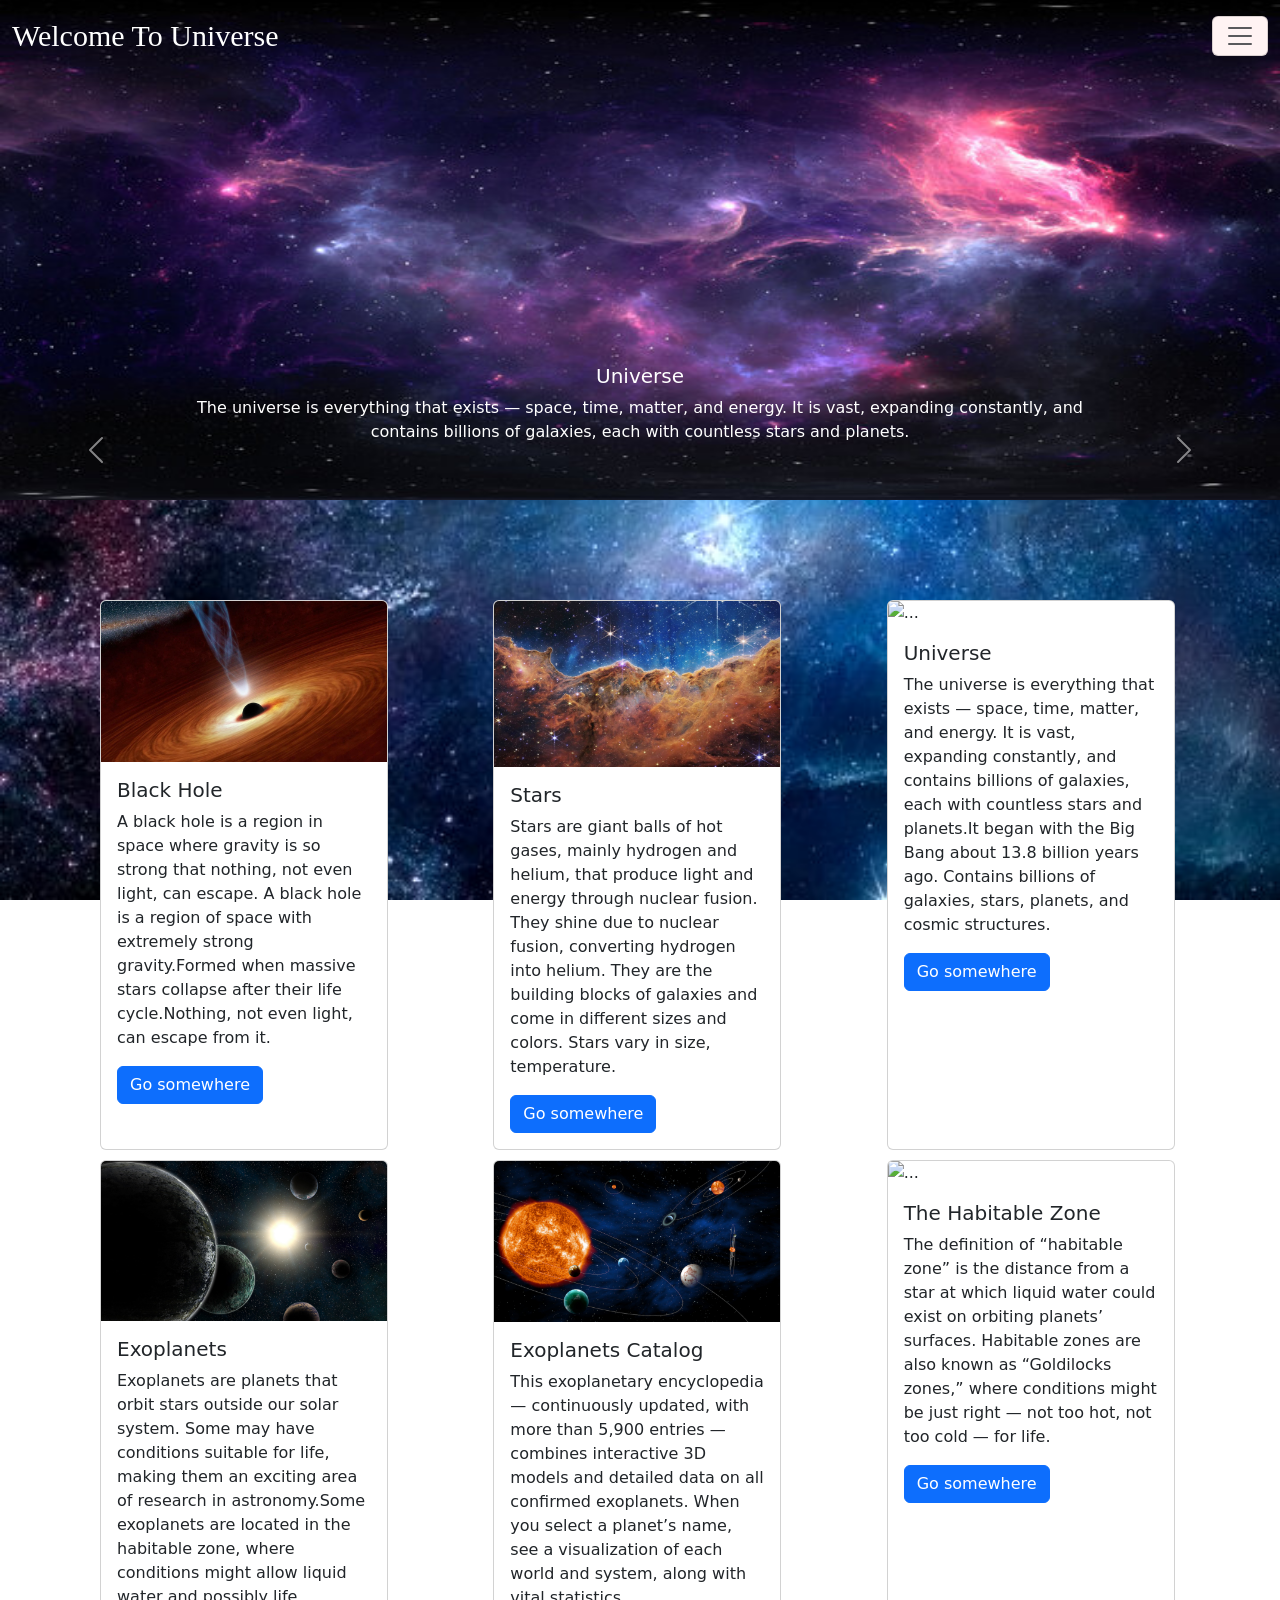
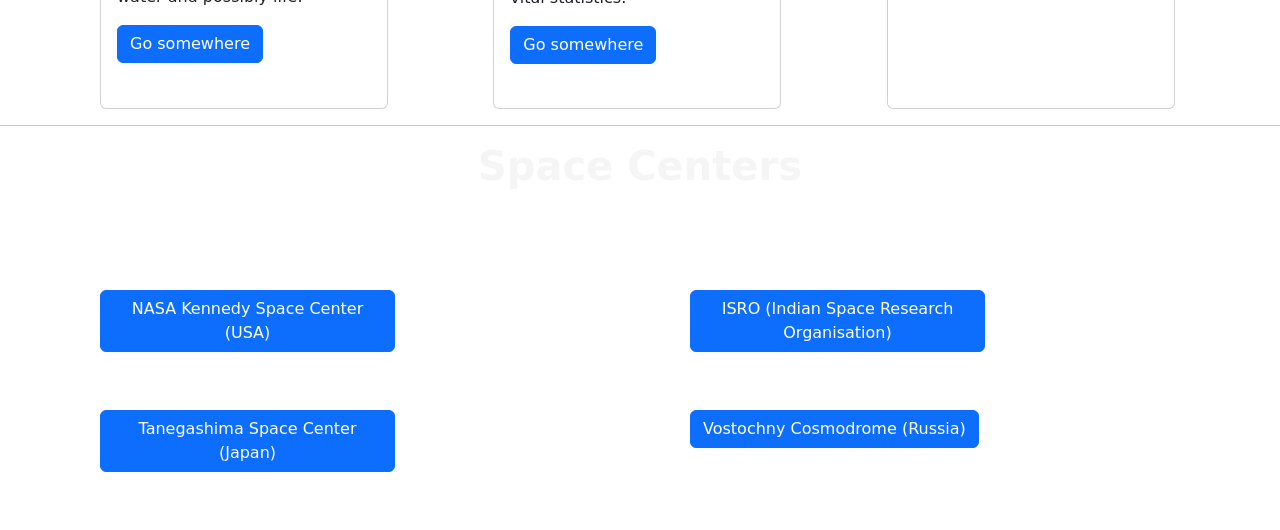
==== index.html @ 7e72e6c6 "New Universer image" ====
<!DOCTYPE html>
<html lang="en">
<head>
    <meta charset="UTF-8">
    <title>Space Center</title>
    <link href="https://cdn.jsdelivr.net/npm/bootstrap@5.3.7/dist/css/bootstrap.min.css" rel="stylesheet" integrity="sha384-LN+7fdVzj6u52u30Kp6M/trliBMCMKTyK833zpbD+pXdCLuTusPj697FH4R/5mcr" crossorigin="anonymous">
    <link rel="shortcut icon" href="favicon_io (5)/android-chrome-192x192.png" type="image/x-icon">
     <style>
      body{
        margin: 0;
        padding: 0;
        height: 100vh;
        background-image: url(bgGalaxy.jpg);
        background-size: cover;
        background-attachment: fixed;

      }
      .navbar-brand{
        color: rgb(255, 255, 255);
        font-size: 30px;
        font-family:Cambria, Cochin, Georgia, Times, 'Times New Roman', serif;

      }
      .box{
        
        display: grid;
        grid-template-columns: 1fr 1fr 1fr;
        grid-template-rows: 1fr 1fr;
        grid-row-gap: 10px;
        margin-left: 100px;
        margin-top: 100px;
        

      }

      #space{
     
        display: grid;
        grid-template-columns: 1fr 1fr 1fr 1fr;
        grid-template-rows: 1fr 1fr;
        margin-left: 100px;
        margin-top: 100px;
      }

      @media screen and (max-width: 1188px){
        .box{
            margin-left: 50px;
          }
        
      }
     
     </style>
</head>
<body>
    <nav class="navbar bg-body-dark fixed-top">
  <div class="container-fluid">
    <a class="navbar-brand" href="#">Welcome To Universe</a>
    <button style="background-color: rgb(255, 243, 243); " class="navbar-toggler" type="button" data-bs-toggle="offcanvas" data-bs-target="#offcanvasNavbar" aria-controls="offcanvasNavbar" aria-label="Toggle navigation">
      <span class="navbar-toggler-icon"></span>
    </button>
    <div class="offcanvas offcanvas-end" tabindex="-1" id="offcanvasNavbar" aria-labelledby="offcanvasNavbarLabel">
      <div class="offcanvas-header">
        <h5 class="offcanvas-title" id="offcanvasNavbarLabel">Space Station</h5>
        <button type="button" class="btn-close" data-bs-dismiss="offcanvas" aria-label="Close"></button>
      </div>
      <div class="offcanvas-body">
        <ul class="navbar-nav justify-content-end flex-grow-1 pe-3">
          <li class="nav-item">
            <a class="nav-link active" aria-current="page" href="boot2.html">Home</a>
          </li>
          <li class="nav-item">
            <a class="nav-link" href="https://science.nasa.gov/universe/galaxies/">Link</a>
          </li>
          <li class="nav-item dropdown">
            <a class="nav-link dropdown-toggle" href="#" role="button" data-bs-toggle="dropdown" aria-expanded="false">
              Space Set
            </a>
            <ul class="dropdown-menu">
              <li><a class="dropdown-item" href="https://science.nasa.gov/universe/">Universe</a></li>
              <li><a class="dropdown-item" href="https://science.nasa.gov/universe/black-holes/">Black Hole</a></li>
              <li><a class="dropdown-item" href="https://science.nasa.gov/universe/stars/">Stars</a></li>
              <li><a class="dropdown-item" href="https://science.nasa.gov/exoplanets/">Exoplanets</a></li>
              <li>
                <hr class="dropdown-divider">
              </li>
              <li><a class="dropdown-item" href="#">Something else here</a></li>
            </ul>
          </li>
        </ul>
        <form class="d-flex mt-3" role="search">
          <input class="form-control me-2" type="search" placeholder="Search" aria-label="Search"/>
          <button class="btn btn-outline-success" type="submit">Search</button>
        </form>
      </div>
    </div>
  </div>
</nav>
  <button class="carousel-control-prev" type="button" data-bs-target="#carouselExampleCaptions" data-bs-slide="prev">
    <span class="carousel-control-prev-icon" aria-hidden="true"></span>
    <span class="visually-hidden">Previous</span>
  </button>
  <button class="carousel-control-next" type="button" data-bs-target="#carouselExampleCaptions" data-bs-slide="next">
    <span class="carousel-control-next-icon" aria-hidden="true"></span>
    <span class="visually-hidden">Next</span>
  </button>
</div>

<!-- Cursor -->
<div id="carouselExampleCaptions" class="carousel slide">
  <div class="carousel-indicators">
    <button type="button" data-bs-target="#carouselExampleCaptions" data-bs-slide-to="0" class="active" aria-current="true" aria-label="Slide 1"></button>
    <button type="button" data-bs-target="#carouselExampleCaptions" data-bs-slide-to="1" aria-label="Slide 2"></button>
    <button type="button" data-bs-target="#carouselExampleCaptions" data-bs-slide-to="2" aria-label="Slide 3"></button>
    <button type="button" data-bs-target="#carouselExampleCaptions" data-bs-slide-to="3" aria-label="Slide 4"></button>
  </div>
  <div class="carousel-inner">
    <div class="carousel-item active">
      <img src="uni2.jpg" class="d-block w-100" style="height: 500px;" alt="...">
      <div class="carousel-caption d-none d-md-block">
        <h5>Universe</h5>
        <p>The universe is everything that exists — space, time, matter, and energy. It is vast, expanding constantly, and contains billions of galaxies, each with countless stars and planets.</p>
      </div>
    </div>
    <div class="carousel-item">
      <img src="black hole.jpg" class="d-block w-100" style="height: 500px;" alt="...">
      <div class="carousel-caption d-none d-md-block">
        <h5>Black Hole</h5>
        <p>A black hole is a region in space where gravity is so strong that nothing, not even light, can escape. </p>
      </div>
    </div>
    <div class="carousel-item">
      <img src="exoplanets.jpg" class="d-block w-100" style="height: 500px;" alt="...">
      <div class="carousel-caption d-none d-md-block">
        <h5>Exoplanets</h5>
        <p>Exoplanets are planets that orbit stars outside our solar system. Some may have conditions suitable for life, making them an exciting area of research in astronomy.</p>
      </div>
    </div>
    <div class="carousel-item">
      <img src="stars.jpeg" class="d-block w-100" style="height: 500px;" alt="...">
      <div class="carousel-caption d-none d-md-block">
        <h5>Stars</h5>
        <p>Stars are giant balls of hot gases, mainly hydrogen and helium, that produce light and energy through nuclear fusion. They are the building blocks of galaxies and come in different sizes and colors.</p>
      </div>
    </div>
  </div>

<!-- Cards -->

<div class="box">
<!-- cards -->
 <div class="card" style="width: 18rem;">
  <img src="black hole.jpg" class="card-img-top" alt="...">
  <div class="card-body">
    <h5 class="card-title">Black Hole</h5>
    <p class="card-text">A black hole is a region in space where gravity is so strong that nothing, not even light, can escape. A black hole is a region of space with extremely strong gravity.Formed when massive stars collapse after their life cycle.Nothing, not even light, can escape from it. <br> </p>
    <a href="https://science.nasa.gov/universe/black-holes/" class="btn btn-primary">Go somewhere</a>
  </div>
</div>
<!-- cards -->
 <div class="card" style="width: 18rem;">
  <img src="stars.jpeg" class="card-img-top" alt="...">
  <div class="card-body">
    <h5 class="card-title">Stars</h5>
    <p class="card-text">Stars are giant balls of hot gases, mainly hydrogen and helium, that produce light and energy through nuclear fusion. They shine due to nuclear fusion, converting hydrogen into helium. They are the building blocks of galaxies and come in different sizes and colors. Stars vary in size, temperature.</p>
    <a href="https://science.nasa.gov/universe/stars/" class="btn btn-primary">Go somewhere</a>
  </div>
</div>

<!-- cards -->
 <div class="card" style="width: 18rem;">
  <img src="uni.jpeg" class="card-img-top" alt="...">
  <div class="card-body">
    <h5 class="card-title">Universe</h5>
    <p class="card-text">The universe is everything that exists — space, time, matter, and energy. It is vast, expanding constantly, and contains billions of galaxies, each with countless stars and planets.It began with the Big Bang about 13.8 billion years ago.

Contains billions of galaxies, stars, planets, and cosmic structures.</p>
    <a href="https://science.nasa.gov/universe/" class="btn btn-primary">Go somewhere</a>
  </div>
</div>

<!-- cards -->
 <div class="card" style="width: 18rem;">
  <img src="exoplanets.jpg" class="card-img-top" alt="...">
  <div class="card-body">
    <h5 class="card-title">Exoplanets</h5>
    <p class="card-text">Exoplanets are planets that orbit stars outside our solar system. Some may have conditions suitable for life, making them an exciting area of research in astronomy.Some exoplanets are located in the habitable zone, where conditions might allow liquid water and possibly life.</p>
    <a href="https://science.nasa.gov/exoplanets/" class="btn btn-primary">Go somewhere</a>
  </div>
</div>

<!-- cards -->
 <div class="card" style="width: 18rem;">
  <img src="e2.jpg" class="card-img-top" alt="...">
  <div class="card-body">
    <h5 class="card-title">Exoplanets Catalog</h5>
    <p class="card-text">This exoplanetary encyclopedia — continuously updated, with more than 5,900 entries — combines interactive 3D models and detailed data on all confirmed exoplanets. When you select a planet’s name, see a visualization of each world and system, along with vital statistics. </p>
    <a href="https://science.nasa.gov/exoplanets/exoplanet-catalog/" class="btn btn-primary">Go somewhere</a>
  </div>
</div>


<!-- cards -->
 <div class="card" style="width: 18rem;">
  <img src="habitable.jpg" class="card-img-top" alt="...">
  <div class="card-body">
    <h5 class="card-title">The Habitable Zone</h5>
    <p class="card-text">The definition of “habitable zone” is the distance from a star at which liquid water could exist on orbiting planets’ surfaces. Habitable zones are also known as “Goldilocks zones,” where conditions might be just right — not too hot, not too cold — for life.  </p>
    <a href="https://science.nasa.gov/exoplanets/habitable-zone/" class="btn btn-primary">Go somewhere</a>
  </div>
</div>

</div>

<hr>
<!-- rough -->






<!-- rough -->
<h1 style="color: whitesmoke; text-align: center; font-weight: bolder;">Space Centers</h1>

<div id="space">
<!-- note  -->
<p>
  <button class="btn btn-primary" type="button" data-bs-toggle="collapse" data-bs-target="#collapseWidthExample1" aria-expanded="false" aria-controls="collapseWidthExample1">
    NASA Kennedy Space Center (USA)
  </button>
</p>
<div style="min-height: 120px;">
  <div class="collapse collapse-horizontal" id="collapseWidthExample1">
    <div class="card card-body" style="width: 300px;">
      Located in Florida.
Main launch site for Apollo missions and Space Shuttle.
Currently used for Artemis program (Moon missions).
      </div>
  </div>
</div>
<!-- note  -->
<p>
  <button class="btn btn-primary" type="button" data-bs-toggle="collapse" data-bs-target="#collapseWidthExample2" aria-expanded="false" aria-controls="collapseWidthExample2">
    ISRO (Indian Space Research Organisation)
  </button>
</p>
<div style="min-height: 120px;">
  <div class="collapse collapse-horizontal" id="collapseWidthExample2">
    <div class="card card-body" style="width: 300px;">
      ISRO (Indian Space Research Organisation) is India’s national space agency, founded in 1969 by Dr. Vikram Sarabhai.
Headquartered at Bengaluru, Karnataka.Works on space research, rocket launches, satellites, planetary missions, and applications in communication, weather, and navigation.
       </div>
  </div>
</div>
<!-- note  -->
<p>
  <button class="btn btn-primary" type="button" data-bs-toggle="collapse" data-bs-target="#collapseWidthExample3" aria-expanded="false" aria-controls="collapseWidthExample3">
    Tanegashima Space Center (Japan)
  </button>
</p>
<div style="min-height: 120px;">
  <div class="collapse collapse-horizontal" id="collapseWidthExample3">
    <div class="card card-body" style="width: 300px;">
      Tanegashima Space Center is Japan’s main spaceport, handling rocket launches, satellite missions, and supporting international space projects. Plays a key role in launching satellites for Japan and other countries.
     </div>
  </div>
</div>
<!-- note  -->
<p>
  <button class="btn btn-primary" type="button" data-bs-toggle="collapse" data-bs-target="#collapseWidthExample4" aria-expanded="false" aria-controls="collapseWidthExample4">
    Vostochny Cosmodrome (Russia)
  </button>
</p>
<div  id="p4" style="min-height: 120px;">
  <div class="collapse collapse-horizontal" id="collapseWidthExample4">
    <div class="card card-body" style="width: 300px;">
      The Vostochny Cosmodrome is Russia’s newest spaceport, built to replace reliance on Baikonur, and is set to become a hub for satellite launches and future crewed missions. Designed to eventually host satellite launches, planetary missions, and human spaceflights.
     </div>
  </div>
</div>

</div>


<script src="https://cdn.jsdelivr.net/npm/bootstrap@5.3.7/dist/js/bootstrap.bundle.min.js" integrity="sha384-ndDqU0Gzau9qJ1lfW4pNLlhNTkCfHzAVBReH9diLvGRem5+R9g2FzA8ZGN954O5Q" crossorigin="anonymous"></script>
</body>
  
</html>
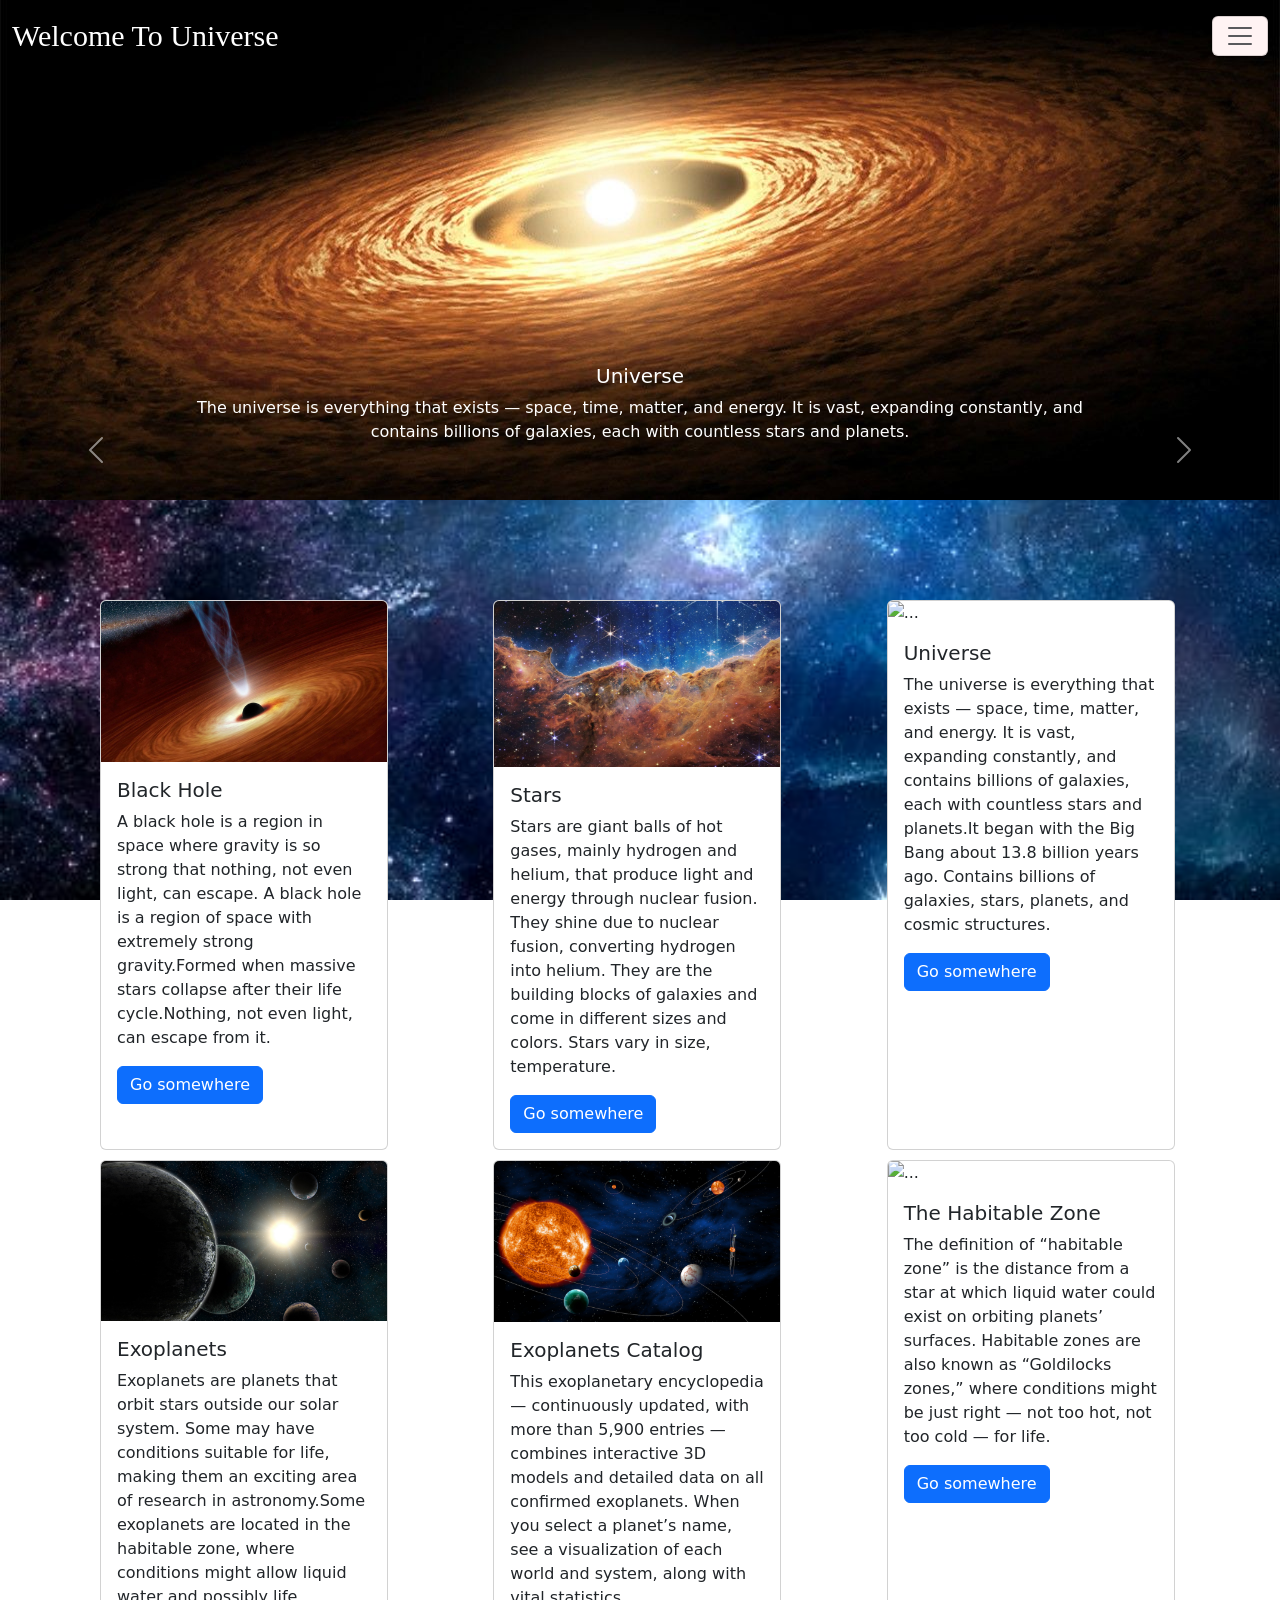
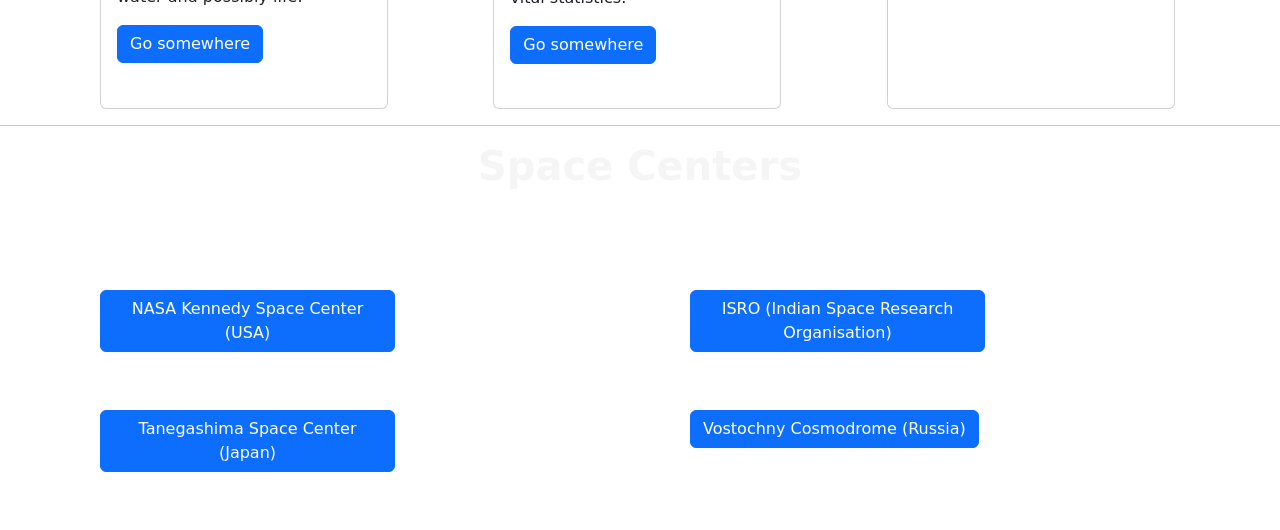
==== commit 44a96689: "add image" ====
--- a/index.html
+++ b/index.html
@@ -115,7 +115,7 @@
   </div>
   <div class="carousel-inner">
     <div class="carousel-item active">
-      <img src="uni2.jpg" class="d-block w-100" style="height: 500px;" alt="...">
+      <img src="uni3.jpg" class="d-block w-100" style="height: 500px;" alt="...">
       <div class="carousel-caption d-none d-md-block">
         <h5>Universe</h5>
         <p>The universe is everything that exists — space, time, matter, and energy. It is vast, expanding constantly, and contains billions of galaxies, each with countless stars and planets.</p>
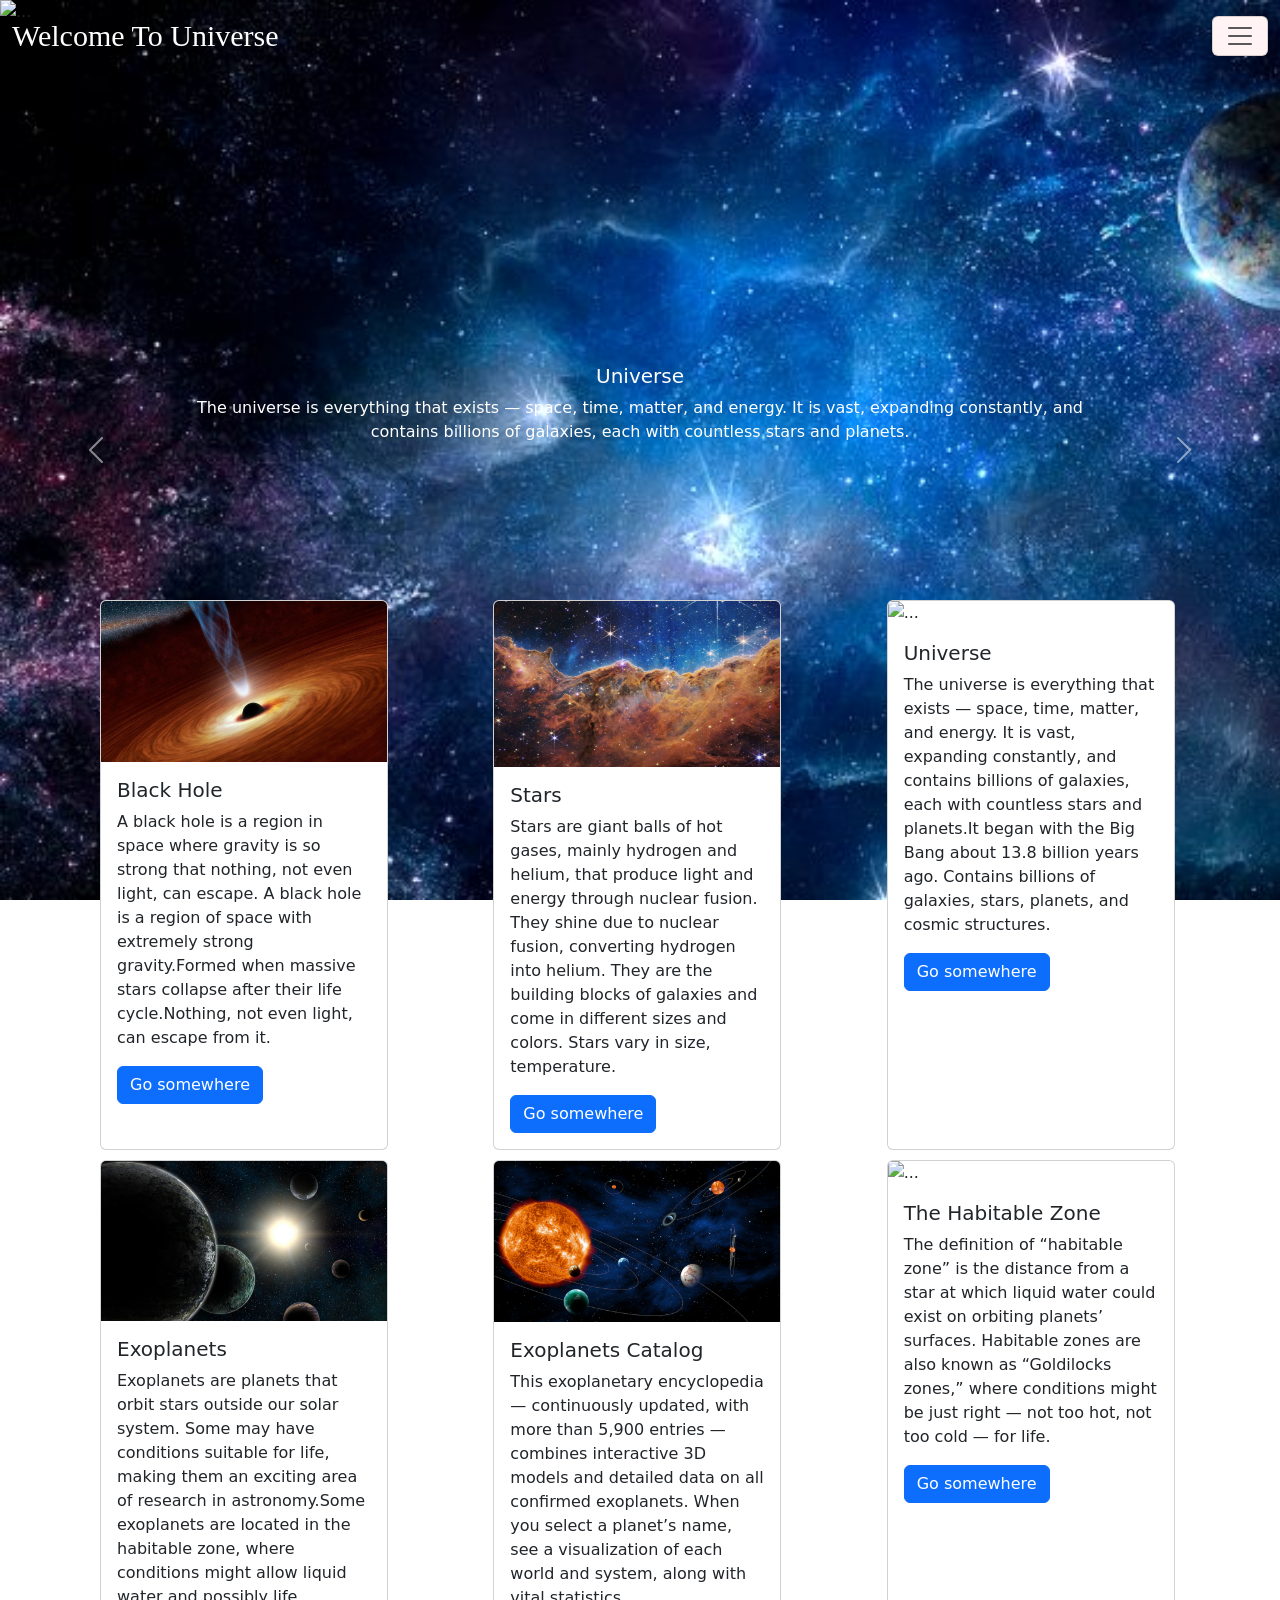
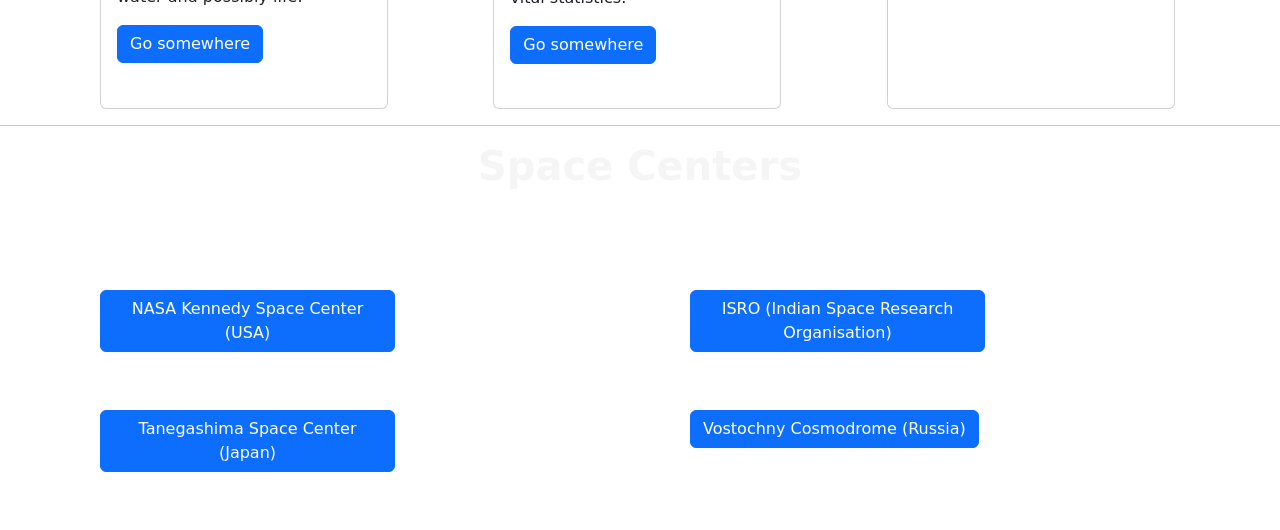
==== commit 4d72c777: "add image" ====
--- a/index.html
+++ b/index.html
@@ -115,7 +115,7 @@
   </div>
   <div class="carousel-inner">
     <div class="carousel-item active">
-      <img src="uni3.jpg" class="d-block w-100" style="height: 500px;" alt="...">
+      <img src="uni.jpeg" class="d-block w-100" style="height: 500px;" alt="...">
       <div class="carousel-caption d-none d-md-block">
         <h5>Universe</h5>
         <p>The universe is everything that exists — space, time, matter, and energy. It is vast, expanding constantly, and contains billions of galaxies, each with countless stars and planets.</p>
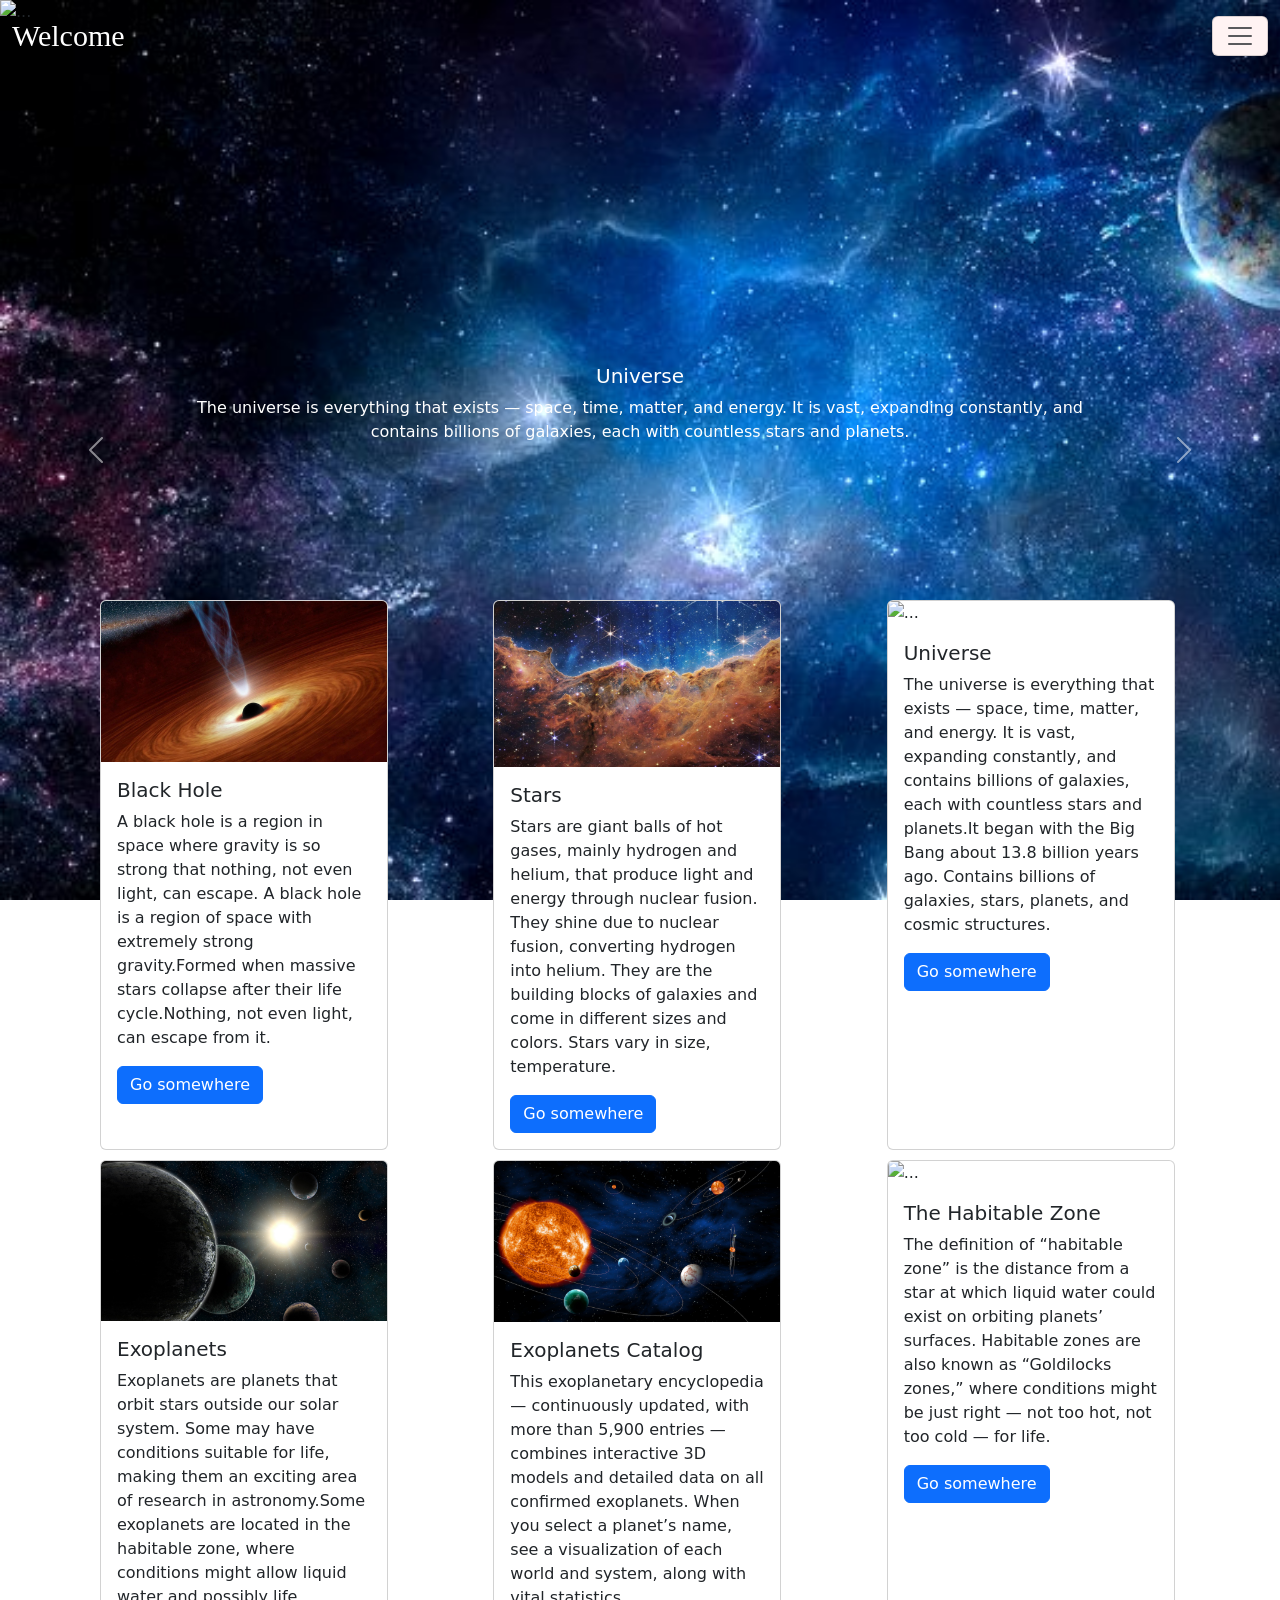
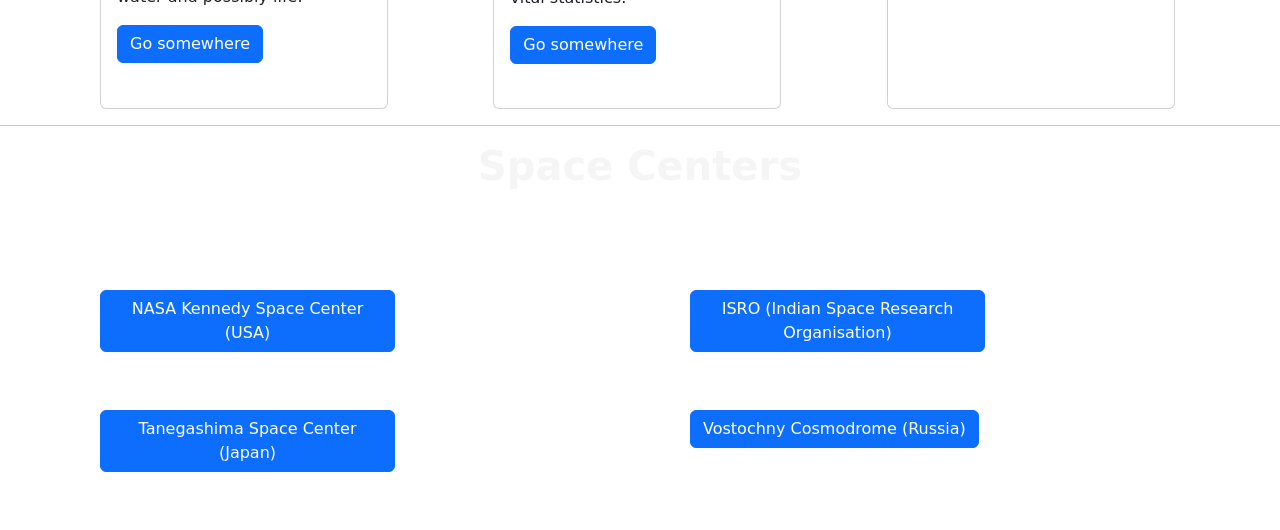
==== commit eb623691: "change title" ====
--- a/index.html
+++ b/index.html
@@ -2,7 +2,7 @@
 <html lang="en">
 <head>
     <meta charset="UTF-8">
-    <title>Space Center</title>
+    <title>Space </title>
     <link href="https://cdn.jsdelivr.net/npm/bootstrap@5.3.7/dist/css/bootstrap.min.css" rel="stylesheet" integrity="sha384-LN+7fdVzj6u52u30Kp6M/trliBMCMKTyK833zpbD+pXdCLuTusPj697FH4R/5mcr" crossorigin="anonymous">
     <link rel="shortcut icon" href="favicon_io (5)/android-chrome-192x192.png" type="image/x-icon">
      <style>
@@ -54,7 +54,7 @@
 <body>
     <nav class="navbar bg-body-dark fixed-top">
   <div class="container-fluid">
-    <a class="navbar-brand" href="#">Welcome To Universe</a>
+    <a class="navbar-brand" href="#">Welcome </a>
     <button style="background-color: rgb(255, 243, 243); " class="navbar-toggler" type="button" data-bs-toggle="offcanvas" data-bs-target="#offcanvasNavbar" aria-controls="offcanvasNavbar" aria-label="Toggle navigation">
       <span class="navbar-toggler-icon"></span>
     </button>
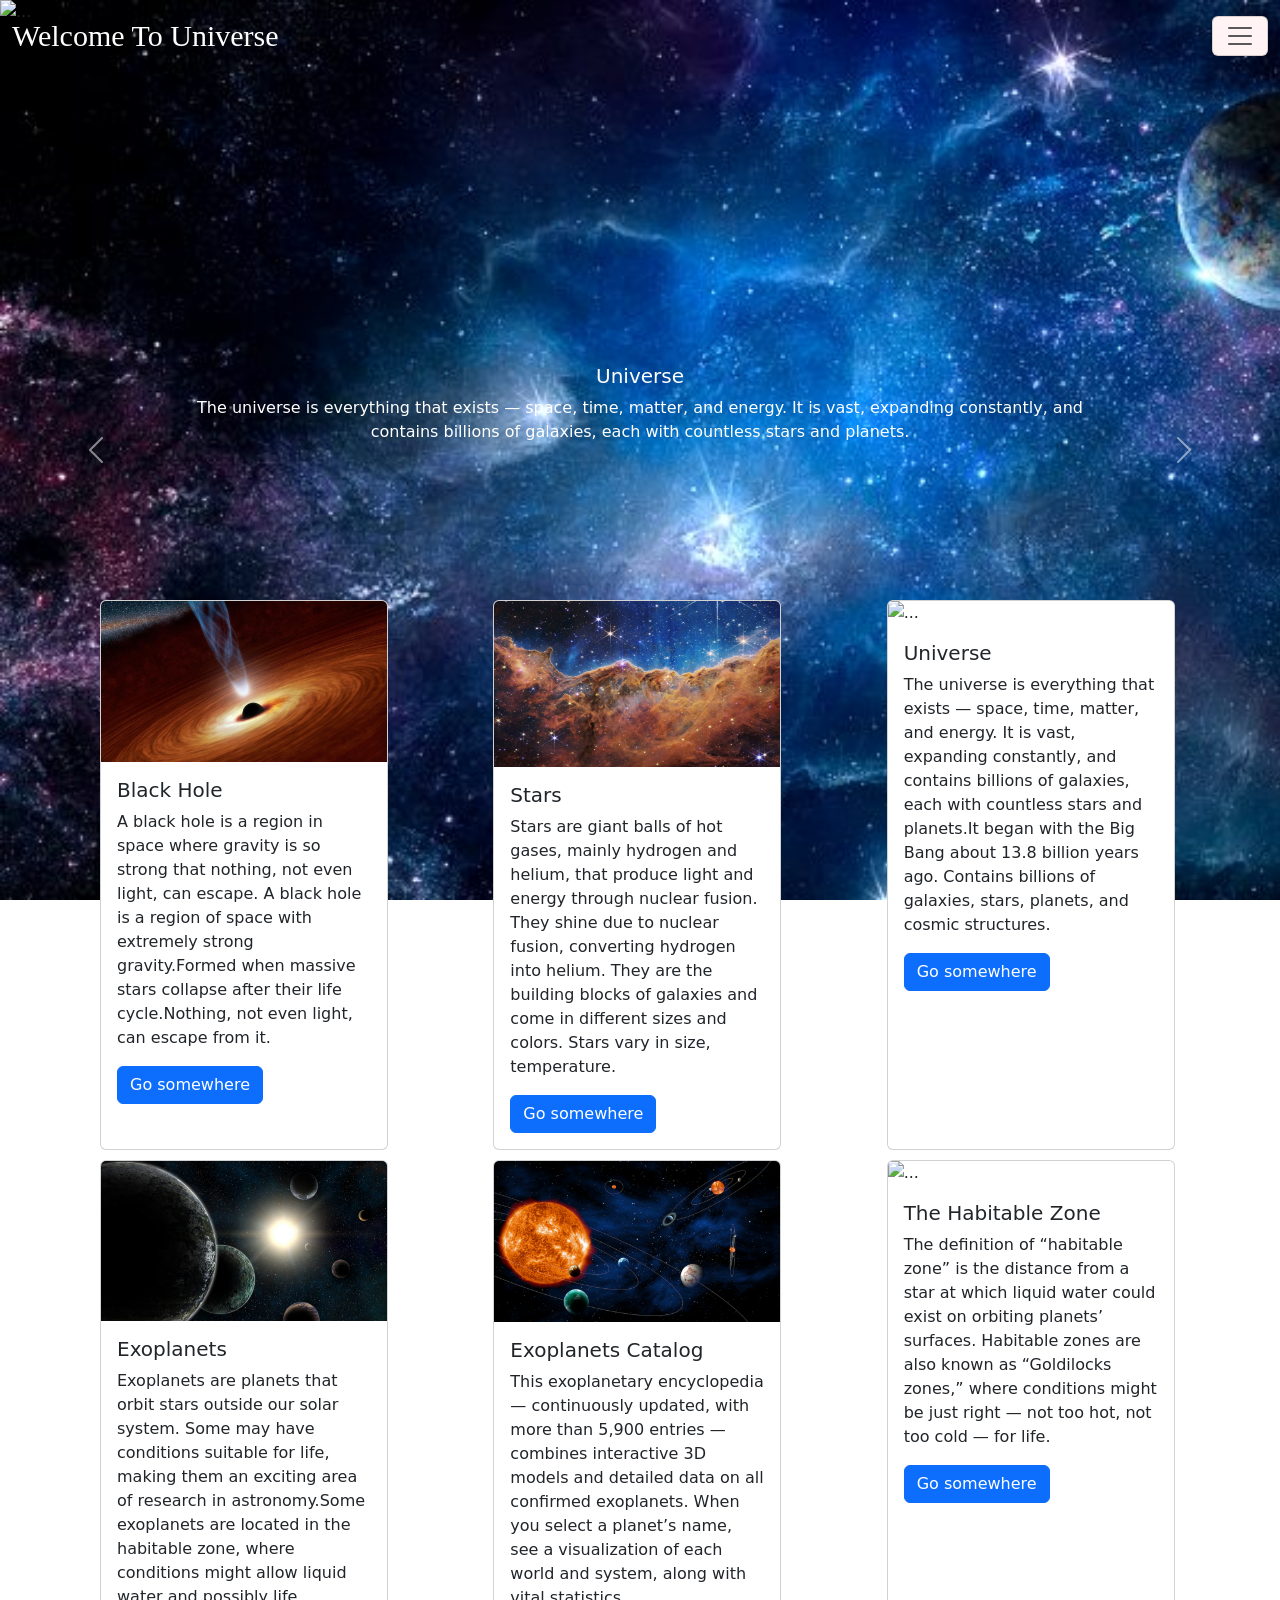
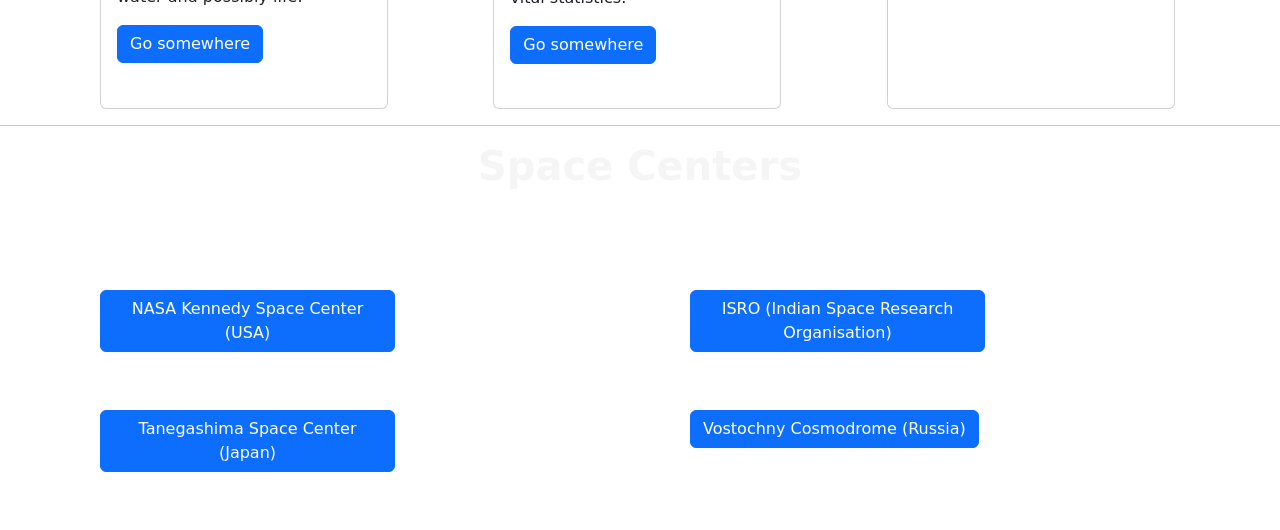
==== commit e4b909d0: "change title" ====
--- a/index.html
+++ b/index.html
@@ -2,7 +2,7 @@
 <html lang="en">
 <head>
     <meta charset="UTF-8">
-    <title>Space </title>
+    <title>Space Center</title>
     <link href="https://cdn.jsdelivr.net/npm/bootstrap@5.3.7/dist/css/bootstrap.min.css" rel="stylesheet" integrity="sha384-LN+7fdVzj6u52u30Kp6M/trliBMCMKTyK833zpbD+pXdCLuTusPj697FH4R/5mcr" crossorigin="anonymous">
     <link rel="shortcut icon" href="favicon_io (5)/android-chrome-192x192.png" type="image/x-icon">
      <style>
@@ -54,7 +54,7 @@
 <body>
     <nav class="navbar bg-body-dark fixed-top">
   <div class="container-fluid">
-    <a class="navbar-brand" href="#">Welcome </a>
+    <a class="navbar-brand" href="#">Welcome To Universe</a>
     <button style="background-color: rgb(255, 243, 243); " class="navbar-toggler" type="button" data-bs-toggle="offcanvas" data-bs-target="#offcanvasNavbar" aria-controls="offcanvasNavbar" aria-label="Toggle navigation">
       <span class="navbar-toggler-icon"></span>
     </button>
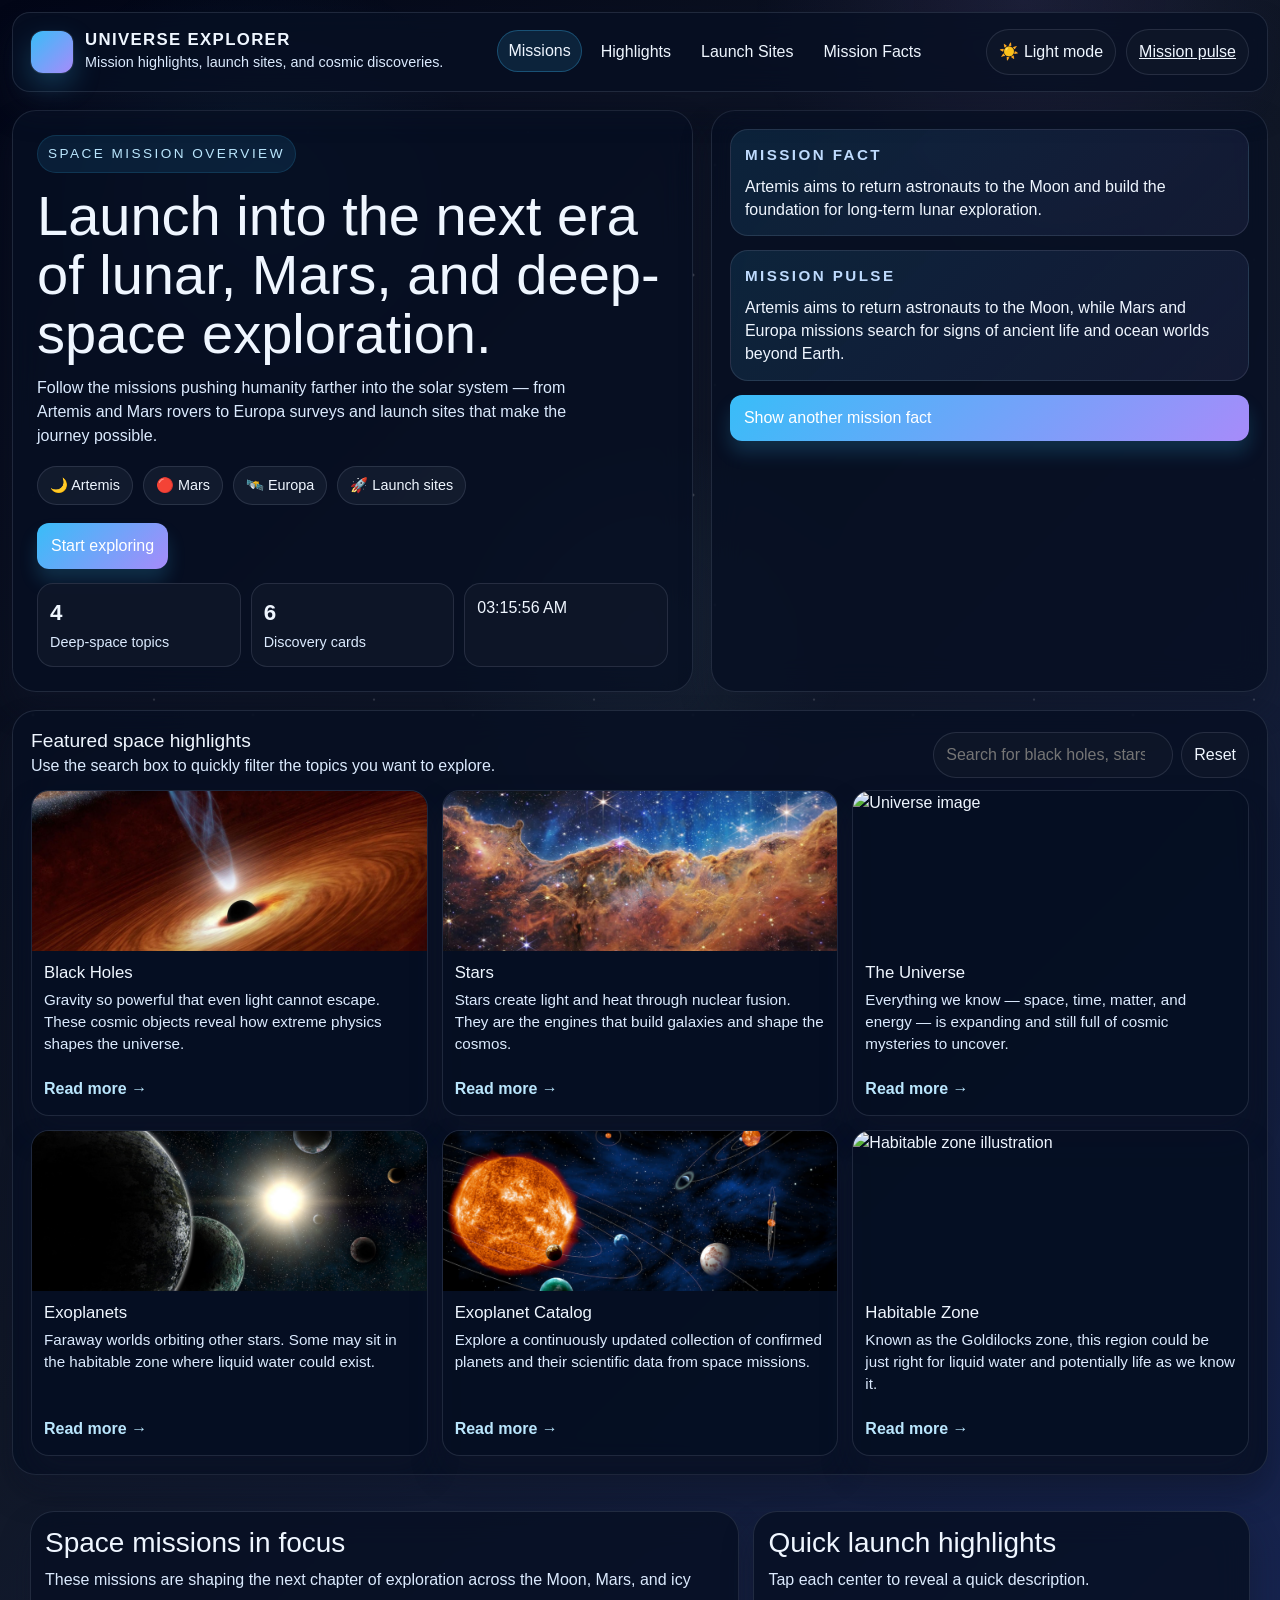
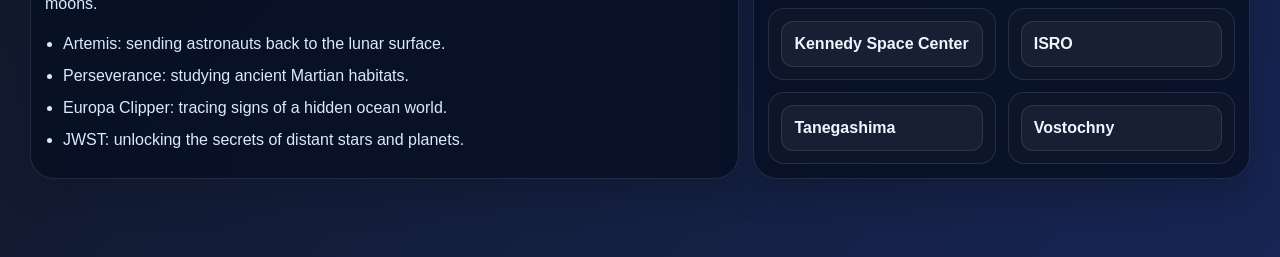
==== commit c766e116: "changes in design" ====
--- a/index.html
+++ b/index.html
@@ -1,288 +1,178 @@
 <!DOCTYPE html>
 <html lang="en">
 <head>
-    <meta charset="UTF-8">
-    <title>Space Center</title>
-    <link href="https://cdn.jsdelivr.net/npm/bootstrap@5.3.7/dist/css/bootstrap.min.css" rel="stylesheet" integrity="sha384-LN+7fdVzj6u52u30Kp6M/trliBMCMKTyK833zpbD+pXdCLuTusPj697FH4R/5mcr" crossorigin="anonymous">
-    <link rel="shortcut icon" href="favicon_io (5)/android-chrome-192x192.png" type="image/x-icon">
-     <style>
-      body{
-        margin: 0;
-        padding: 0;
-        height: 100vh;
-        background-image: url(bgGalaxy.jpg);
-        background-size: cover;
-        background-attachment: fixed;
-
-      }
-      .navbar-brand{
-        color: rgb(255, 255, 255);
-        font-size: 30px;
-        font-family:Cambria, Cochin, Georgia, Times, 'Times New Roman', serif;
-
-      }
-      .box{
-        
-        display: grid;
-        grid-template-columns: 1fr 1fr 1fr;
-        grid-template-rows: 1fr 1fr;
-        grid-row-gap: 10px;
-        margin-left: 100px;
-        margin-top: 100px;
-        
-
-      }
-
-      #space{
-     
-        display: grid;
-        grid-template-columns: 1fr 1fr 1fr 1fr;
-        grid-template-rows: 1fr 1fr;
-        margin-left: 100px;
-        margin-top: 100px;
-      }
-
-      @media screen and (max-width: 1188px){
-        .box{
-            margin-left: 50px;
-          }
-        
-      }
-     
-     </style>
+  <meta charset="UTF-8" />
+  <meta name="viewport" content="width=device-width, initial-scale=1.0" />
+  <title>Universe Explorer</title>
+  <meta name="description" content="An interactive universe showcase with featured space topics, live facts, and discovery cards." />
+  <link href="https://cdn.jsdelivr.net/npm/bootstrap@5.3.7/dist/css/bootstrap.min.css" rel="stylesheet" crossorigin="anonymous" />
+  <link rel="stylesheet" href="style.css" />
+  <link rel="shortcut icon" href="favicon_io (5)/android-chrome-192x192.png" type="image/x-icon" />
 </head>
 <body>
-    <nav class="navbar bg-body-dark fixed-top">
-  <div class="container-fluid">
-    <a class="navbar-brand" href="#">Welcome To Universe</a>
-    <button style="background-color: rgb(255, 243, 243); " class="navbar-toggler" type="button" data-bs-toggle="offcanvas" data-bs-target="#offcanvasNavbar" aria-controls="offcanvasNavbar" aria-label="Toggle navigation">
-      <span class="navbar-toggler-icon"></span>
-    </button>
-    <div class="offcanvas offcanvas-end" tabindex="-1" id="offcanvasNavbar" aria-labelledby="offcanvasNavbarLabel">
-      <div class="offcanvas-header">
-        <h5 class="offcanvas-title" id="offcanvasNavbarLabel">Space Station</h5>
-        <button type="button" class="btn-close" data-bs-dismiss="offcanvas" aria-label="Close"></button>
+  <main class="site-shell">
+    <header class="navbar-modern">
+      <div class="brand-wrap">
+        <div class="brand-mark" aria-hidden="true"></div>
+        <div class="brand-copy">
+          <h1>Universe Explorer</h1>
+          <p>Mission highlights, launch sites, and cosmic discoveries.</p>
+        </div>
       </div>
-      <div class="offcanvas-body">
-        <ul class="navbar-nav justify-content-end flex-grow-1 pe-3">
-          <li class="nav-item">
-            <a class="nav-link active" aria-current="page" href="boot2.html">Home</a>
-          </li>
-          <li class="nav-item">
-            <a class="nav-link" href="https://science.nasa.gov/universe/galaxies/">Link</a>
-          </li>
-          <li class="nav-item dropdown">
-            <a class="nav-link dropdown-toggle" href="#" role="button" data-bs-toggle="dropdown" aria-expanded="false">
-              Space Set
-            </a>
-            <ul class="dropdown-menu">
-              <li><a class="dropdown-item" href="https://science.nasa.gov/universe/">Universe</a></li>
-              <li><a class="dropdown-item" href="https://science.nasa.gov/universe/black-holes/">Black Hole</a></li>
-              <li><a class="dropdown-item" href="https://science.nasa.gov/universe/stars/">Stars</a></li>
-              <li><a class="dropdown-item" href="https://science.nasa.gov/exoplanets/">Exoplanets</a></li>
-              <li>
-                <hr class="dropdown-divider">
-              </li>
-              <li><a class="dropdown-item" href="#">Something else here</a></li>
-            </ul>
-          </li>
+      <nav class="nav-links" aria-label="Primary navigation">
+        <a class="nav-link active" href="#missions">Missions</a>
+        <a class="nav-link" href="#discover">Highlights</a>
+        <a class="nav-link" href="#launches">Launch Sites</a>
+        <a class="nav-link" href="#facts">Mission Facts</a>
+      </nav>
+      <div class="nav-actions">
+        <button id="themeToggle" class="theme-btn" type="button" aria-label="Toggle theme">🌙 Dark mode</button>
+        <a class="ghost-btn" href="#missions">Mission pulse</a>
+      </div>
+    </header>
+
+    <section class="hero-grid">
+      <article class="hero-card glass-card" id="missions">
+        <span class="kicker">Space mission overview</span>
+        <h2>Launch into the next era of lunar, Mars, and deep-space exploration.</h2>
+        <p>
+          Follow the missions pushing humanity farther into the solar system — from Artemis and Mars rovers to Europa surveys and launch sites that make the journey possible.
+        </p>
+        <div class="hero-pills">
+          <span class="pill">🌙 Artemis</span>
+          <span class="pill">🔴 Mars</span>
+          <span class="pill">🛰️ Europa</span>
+          <span class="pill">🚀 Launch sites</span>
+        </div>
+        <a class="glow-btn" href="#discover">Start exploring</a>
+        <div class="stat-grid">
+          <div class="stat-box"><strong>4</strong><span>Deep-space topics</span></div>
+          <div class="stat-box"><strong>6</strong><span>Discovery cards</span></div>
+          <div class="stat-box" id="timeLabel">--:--:--</div>
+        </div>
+      </article>
+
+      <aside class="info-card glass-card" id="facts">
+        <div class="fact-box">
+          <strong>Mission fact</strong>
+          <p id="factText">Loading a mission fact…</p>
+        </div>
+        <div class="fact-box">
+          <strong>Mission pulse</strong>
+          <p>Artemis aims to return astronauts to the Moon, while Mars and Europa missions search for signs of ancient life and ocean worlds beyond Earth.</p>
+        </div>
+        <button id="factButton" class="glow-btn" type="button">Show another mission fact</button>
+      </aside>
+    </section>
+
+    <section class="section glass-card" id="discover">
+      <div class="section-header">
+        <div>
+          <h3>Featured space highlights</h3>
+          <p>Use the search box to quickly filter the topics you want to explore.</p>
+        </div>
+        <div class="filter-panel">
+          <input id="searchInput" type="search" placeholder="Search for black holes, stars, universe…" aria-label="Search space topics" />
+          <button class="ghost-btn" type="button" onclick="document.getElementById('searchInput').value=''; filterCards();">Reset</button>
+        </div>
+      </div>
+
+      <div class="feature-grid">
+        <article class="space-card" data-search="black hole gravity dark matter collapse">
+          <img src="black hole.jpg" alt="Black hole illustration" />
+          <div class="card-body">
+            <h4>Black Holes</h4>
+            <p>Gravity so powerful that even light cannot escape. These cosmic objects reveal how extreme physics shapes the universe.</p>
+            <a href="https://science.nasa.gov/universe/black-holes/" target="_blank" rel="noreferrer">Read more →</a>
+          </div>
+        </article>
+
+        <article class="space-card" data-search="stars fusion galaxies bright energy">
+          <img src="stars.jpeg" alt="Stars in the night sky" />
+          <div class="card-body">
+            <h4>Stars</h4>
+            <p>Stars create light and heat through nuclear fusion. They are the engines that build galaxies and shape the cosmos.</p>
+            <a href="https://science.nasa.gov/universe/stars/" target="_blank" rel="noreferrer">Read more →</a>
+          </div>
+        </article>
+
+        <article class="space-card" data-search="universe big bang expansion galaxies cosmic">
+          <img src="uni.jpeg" alt="Universe image" />
+          <div class="card-body">
+            <h4>The Universe</h4>
+            <p>Everything we know — space, time, matter, and energy — is expanding and still full of cosmic mysteries to uncover.</p>
+            <a href="https://science.nasa.gov/universe/" target="_blank" rel="noreferrer">Read more →</a>
+          </div>
+        </article>
+
+        <article class="space-card" data-search="exoplanets planets habitable zone life beyond earth">
+          <img src="exoplanets.jpg" alt="Exoplanets illustration" />
+          <div class="card-body">
+            <h4>Exoplanets</h4>
+            <p>Faraway worlds orbiting other stars. Some may sit in the habitable zone where liquid water could exist.</p>
+            <a href="https://science.nasa.gov/exoplanets/" target="_blank" rel="noreferrer">Read more →</a>
+          </div>
+        </article>
+
+        <article class="space-card" data-search="catalog planets data scientific research">
+          <img src="e2.jpg" alt="Exoplanet catalog" />
+          <div class="card-body">
+            <h4>Exoplanet Catalog</h4>
+            <p>Explore a continuously updated collection of confirmed planets and their scientific data from space missions.</p>
+            <a href="https://science.nasa.gov/exoplanets/exoplanet-catalog/" target="_blank" rel="noreferrer">Read more →</a>
+          </div>
+        </article>
+
+        <article class="space-card" data-search="habitable zone goldilocks liquid water life possible">
+          <img src="habitable.jpg" alt="Habitable zone illustration" />
+          <div class="card-body">
+            <h4>Habitable Zone</h4>
+            <p>Known as the Goldilocks zone, this region could be just right for liquid water and potentially life as we know it.</p>
+            <a href="https://science.nasa.gov/exoplanets/habitable-zone/" target="_blank" rel="noreferrer">Read more →</a>
+          </div>
+        </article>
+      </div>
+    </section>
+
+    <section class="section mission-grid">
+      <article class="glass-card list-card">
+        <h3>Space missions in focus</h3>
+        <p style="color: var(--muted);">These missions are shaping the next chapter of exploration across the Moon, Mars, and icy moons.</p>
+        <ul>
+          <li>Artemis: sending astronauts back to the lunar surface.</li>
+          <li>Perseverance: studying ancient Martian habitats.</li>
+          <li>Europa Clipper: tracing signs of a hidden ocean world.</li>
+          <li>JWST: unlocking the secrets of distant stars and planets.</li>
         </ul>
-        <form class="d-flex mt-3" role="search">
-          <input class="form-control me-2" type="search" placeholder="Search" aria-label="Search"/>
-          <button class="btn btn-outline-success" type="submit">Search</button>
-        </form>
-      </div>
-    </div>
-  </div>
-</nav>
-  <button class="carousel-control-prev" type="button" data-bs-target="#carouselExampleCaptions" data-bs-slide="prev">
-    <span class="carousel-control-prev-icon" aria-hidden="true"></span>
-    <span class="visually-hidden">Previous</span>
-  </button>
-  <button class="carousel-control-next" type="button" data-bs-target="#carouselExampleCaptions" data-bs-slide="next">
-    <span class="carousel-control-next-icon" aria-hidden="true"></span>
-    <span class="visually-hidden">Next</span>
-  </button>
-</div>
+      </article>
 
-<!-- Cursor -->
-<div id="carouselExampleCaptions" class="carousel slide">
-  <div class="carousel-indicators">
-    <button type="button" data-bs-target="#carouselExampleCaptions" data-bs-slide-to="0" class="active" aria-current="true" aria-label="Slide 1"></button>
-    <button type="button" data-bs-target="#carouselExampleCaptions" data-bs-slide-to="1" aria-label="Slide 2"></button>
-    <button type="button" data-bs-target="#carouselExampleCaptions" data-bs-slide-to="2" aria-label="Slide 3"></button>
-    <button type="button" data-bs-target="#carouselExampleCaptions" data-bs-slide-to="3" aria-label="Slide 4"></button>
-  </div>
-  <div class="carousel-inner">
-    <div class="carousel-item active">
-      <img src="uni.jpeg" class="d-block w-100" style="height: 500px;" alt="...">
-      <div class="carousel-caption d-none d-md-block">
-        <h5>Universe</h5>
-        <p>The universe is everything that exists — space, time, matter, and energy. It is vast, expanding constantly, and contains billions of galaxies, each with countless stars and planets.</p>
-      </div>
-    </div>
-    <div class="carousel-item">
-      <img src="black hole.jpg" class="d-block w-100" style="height: 500px;" alt="...">
-      <div class="carousel-caption d-none d-md-block">
-        <h5>Black Hole</h5>
-        <p>A black hole is a region in space where gravity is so strong that nothing, not even light, can escape. </p>
-      </div>
-    </div>
-    <div class="carousel-item">
-      <img src="exoplanets.jpg" class="d-block w-100" style="height: 500px;" alt="...">
-      <div class="carousel-caption d-none d-md-block">
-        <h5>Exoplanets</h5>
-        <p>Exoplanets are planets that orbit stars outside our solar system. Some may have conditions suitable for life, making them an exciting area of research in astronomy.</p>
-      </div>
-    </div>
-    <div class="carousel-item">
-      <img src="stars.jpeg" class="d-block w-100" style="height: 500px;" alt="...">
-      <div class="carousel-caption d-none d-md-block">
-        <h5>Stars</h5>
-        <p>Stars are giant balls of hot gases, mainly hydrogen and helium, that produce light and energy through nuclear fusion. They are the building blocks of galaxies and come in different sizes and colors.</p>
-      </div>
-    </div>
-  </div>
+      <article class="glass-card list-card" id="launches">
+        <h3>Quick launch highlights</h3>
+        <p style="color: var(--muted);">Tap each center to reveal a quick description.</p>
+        <div class="center-grid">
+          <div class="center-card">
+            <button type="button" data-bs-toggle="collapse" data-bs-target="#centerOne" aria-expanded="false">Kennedy Space Center</button>
+            <div class="collapse collapse-body" id="centerOne">Florida’s iconic launch site for Apollo and the Artemis Moon program.</div>
+          </div>
+          <div class="center-card">
+            <button type="button" data-bs-toggle="collapse" data-bs-target="#centerTwo" aria-expanded="false">ISRO</button>
+            <div class="collapse collapse-body" id="centerTwo">India’s national space agency, leading satellites, missions, and space research from Bengaluru.</div>
+          </div>
+          <div class="center-card">
+            <button type="button" data-bs-toggle="collapse" data-bs-target="#centerThree" aria-expanded="false">Tanegashima</button>
+            <div class="collapse collapse-body" id="centerThree">Japan’s main spaceport focused on powerful launches and international satellite missions.</div>
+          </div>
+          <div class="center-card">
+            <button type="button" data-bs-toggle="collapse" data-bs-target="#centerFour" aria-expanded="false">Vostochny</button>
+            <div class="collapse collapse-body" id="centerFour">Russia’s modern cosmodrome built to support future launch and exploration missions.</div>
+          </div>
+        </div>
+      </article>
+    </section>
 
-<!-- Cards -->
+  </main>
 
-<div class="box">
-<!-- cards -->
- <div class="card" style="width: 18rem;">
-  <img src="black hole.jpg" class="card-img-top" alt="...">
-  <div class="card-body">
-    <h5 class="card-title">Black Hole</h5>
-    <p class="card-text">A black hole is a region in space where gravity is so strong that nothing, not even light, can escape. A black hole is a region of space with extremely strong gravity.Formed when massive stars collapse after their life cycle.Nothing, not even light, can escape from it. <br> </p>
-    <a href="https://science.nasa.gov/universe/black-holes/" class="btn btn-primary">Go somewhere</a>
-  </div>
-</div>
-<!-- cards -->
- <div class="card" style="width: 18rem;">
-  <img src="stars.jpeg" class="card-img-top" alt="...">
-  <div class="card-body">
-    <h5 class="card-title">Stars</h5>
-    <p class="card-text">Stars are giant balls of hot gases, mainly hydrogen and helium, that produce light and energy through nuclear fusion. They shine due to nuclear fusion, converting hydrogen into helium. They are the building blocks of galaxies and come in different sizes and colors. Stars vary in size, temperature.</p>
-    <a href="https://science.nasa.gov/universe/stars/" class="btn btn-primary">Go somewhere</a>
-  </div>
-</div>
-
-<!-- cards -->
- <div class="card" style="width: 18rem;">
-  <img src="uni.jpeg" class="card-img-top" alt="...">
-  <div class="card-body">
-    <h5 class="card-title">Universe</h5>
-    <p class="card-text">The universe is everything that exists — space, time, matter, and energy. It is vast, expanding constantly, and contains billions of galaxies, each with countless stars and planets.It began with the Big Bang about 13.8 billion years ago.
-
-Contains billions of galaxies, stars, planets, and cosmic structures.</p>
-    <a href="https://science.nasa.gov/universe/" class="btn btn-primary">Go somewhere</a>
-  </div>
-</div>
-
-<!-- cards -->
- <div class="card" style="width: 18rem;">
-  <img src="exoplanets.jpg" class="card-img-top" alt="...">
-  <div class="card-body">
-    <h5 class="card-title">Exoplanets</h5>
-    <p class="card-text">Exoplanets are planets that orbit stars outside our solar system. Some may have conditions suitable for life, making them an exciting area of research in astronomy.Some exoplanets are located in the habitable zone, where conditions might allow liquid water and possibly life.</p>
-    <a href="https://science.nasa.gov/exoplanets/" class="btn btn-primary">Go somewhere</a>
-  </div>
-</div>
-
-<!-- cards -->
- <div class="card" style="width: 18rem;">
-  <img src="e2.jpg" class="card-img-top" alt="...">
-  <div class="card-body">
-    <h5 class="card-title">Exoplanets Catalog</h5>
-    <p class="card-text">This exoplanetary encyclopedia — continuously updated, with more than 5,900 entries — combines interactive 3D models and detailed data on all confirmed exoplanets. When you select a planet’s name, see a visualization of each world and system, along with vital statistics. </p>
-    <a href="https://science.nasa.gov/exoplanets/exoplanet-catalog/" class="btn btn-primary">Go somewhere</a>
-  </div>
-</div>
-
-
-<!-- cards -->
- <div class="card" style="width: 18rem;">
-  <img src="habitable.jpg" class="card-img-top" alt="...">
-  <div class="card-body">
-    <h5 class="card-title">The Habitable Zone</h5>
-    <p class="card-text">The definition of “habitable zone” is the distance from a star at which liquid water could exist on orbiting planets’ surfaces. Habitable zones are also known as “Goldilocks zones,” where conditions might be just right — not too hot, not too cold — for life.  </p>
-    <a href="https://science.nasa.gov/exoplanets/habitable-zone/" class="btn btn-primary">Go somewhere</a>
-  </div>
-</div>
-
-</div>
-
-<hr>
-<!-- rough -->
-
-
-
-
-
-
-<!-- rough -->
-<h1 style="color: whitesmoke; text-align: center; font-weight: bolder;">Space Centers</h1>
-
-<div id="space">
-<!-- note  -->
-<p>
-  <button class="btn btn-primary" type="button" data-bs-toggle="collapse" data-bs-target="#collapseWidthExample1" aria-expanded="false" aria-controls="collapseWidthExample1">
-    NASA Kennedy Space Center (USA)
-  </button>
-</p>
-<div style="min-height: 120px;">
-  <div class="collapse collapse-horizontal" id="collapseWidthExample1">
-    <div class="card card-body" style="width: 300px;">
-      Located in Florida.
-Main launch site for Apollo missions and Space Shuttle.
-Currently used for Artemis program (Moon missions).
-      </div>
-  </div>
-</div>
-<!-- note  -->
-<p>
-  <button class="btn btn-primary" type="button" data-bs-toggle="collapse" data-bs-target="#collapseWidthExample2" aria-expanded="false" aria-controls="collapseWidthExample2">
-    ISRO (Indian Space Research Organisation)
-  </button>
-</p>
-<div style="min-height: 120px;">
-  <div class="collapse collapse-horizontal" id="collapseWidthExample2">
-    <div class="card card-body" style="width: 300px;">
-      ISRO (Indian Space Research Organisation) is India’s national space agency, founded in 1969 by Dr. Vikram Sarabhai.
-Headquartered at Bengaluru, Karnataka.Works on space research, rocket launches, satellites, planetary missions, and applications in communication, weather, and navigation.
-       </div>
-  </div>
-</div>
-<!-- note  -->
-<p>
-  <button class="btn btn-primary" type="button" data-bs-toggle="collapse" data-bs-target="#collapseWidthExample3" aria-expanded="false" aria-controls="collapseWidthExample3">
-    Tanegashima Space Center (Japan)
-  </button>
-</p>
-<div style="min-height: 120px;">
-  <div class="collapse collapse-horizontal" id="collapseWidthExample3">
-    <div class="card card-body" style="width: 300px;">
-      Tanegashima Space Center is Japan’s main spaceport, handling rocket launches, satellite missions, and supporting international space projects. Plays a key role in launching satellites for Japan and other countries.
-     </div>
-  </div>
-</div>
-<!-- note  -->
-<p>
-  <button class="btn btn-primary" type="button" data-bs-toggle="collapse" data-bs-target="#collapseWidthExample4" aria-expanded="false" aria-controls="collapseWidthExample4">
-    Vostochny Cosmodrome (Russia)
-  </button>
-</p>
-<div  id="p4" style="min-height: 120px;">
-  <div class="collapse collapse-horizontal" id="collapseWidthExample4">
-    <div class="card card-body" style="width: 300px;">
-      The Vostochny Cosmodrome is Russia’s newest spaceport, built to replace reliance on Baikonur, and is set to become a hub for satellite launches and future crewed missions. Designed to eventually host satellite launches, planetary missions, and human spaceflights.
-     </div>
-  </div>
-</div>
-
-</div>
-
-
-<script src="https://cdn.jsdelivr.net/npm/bootstrap@5.3.7/dist/js/bootstrap.bundle.min.js" integrity="sha384-ndDqU0Gzau9qJ1lfW4pNLlhNTkCfHzAVBReH9diLvGRem5+R9g2FzA8ZGN954O5Q" crossorigin="anonymous"></script>
+  <script src="https://cdn.jsdelivr.net/npm/bootstrap@5.3.7/dist/js/bootstrap.bundle.min.js" crossorigin="anonymous"></script>
+  <script src="script.js"></script>
 </body>
-  
-</html>+</html>
--- a/style.css
+++ b/style.css
@@ -0,0 +1,259 @@
+:root {
+  --bg: linear-gradient(135deg, #020617 0%, #111827 45%, #172554 100%);
+  --surface: rgba(7, 15, 35, 0.82);
+  --surface-2: rgba(15, 23, 42, 0.9);
+  --border: rgba(148, 163, 184, 0.18);
+  --text: #eff6ff;
+  --muted: #dbeafe;
+  --accent: #38bdf8;
+  --accent-2: #a78bfa;
+  --shadow: 0 18px 30px rgba(15, 23, 42, 0.45);
+}
+
+:root.light-theme {
+  --bg: linear-gradient(135deg, #eff6ff 0%, #dbeafe 50%, #e0f2fe 100%);
+  --surface: rgba(255, 255, 255, 0.82);
+  --surface-2: rgba(248, 250, 252, 0.96);
+  --border: rgba(30, 41, 59, 0.12);
+  --text: #0f172a;
+  --muted: #334155;
+  --accent: #0ea5e9;
+  --accent-2: #8b5cf6;
+  --shadow: 0 18px 30px rgba(148, 163, 184, 0.18);
+}
+
+* { box-sizing: border-box; }
+html { scroll-behavior: smooth; }
+body {
+  margin: 0;
+  min-height: 100vh;
+  font-family: 'Segoe UI', Tahoma, Geneva, Verdana, sans-serif;
+  color: var(--text);
+  background: var(--bg); 
+  overflow-x: hidden;
+}
+
+body::before {
+  content: "";
+  position: fixed;
+  inset: 0;
+  background:
+    radial-gradient(circle at 20% 20%, rgba(56, 189, 248, 0.08), transparent 18%),
+    radial-gradient(circle at 80% 0%, rgba(167, 139, 250, 0.10), transparent 20%),
+    radial-gradient(circle at 50% 70%, rgba(125, 211, 252, 0.08), transparent 24%);
+  pointer-events: none;
+}
+
+body::after {
+  content: "";
+  position: fixed;
+  inset: 0;
+  background-image:
+    radial-gradient(2px 2px at 15% 25%, rgba(255,255,255,0.8) 0, transparent 100%),
+    radial-gradient(1.6px 1.6px at 70% 18%, rgba(255,255,255,0.7) 0, transparent 100%),
+    radial-gradient(2px 2px at 40% 60%, rgba(255,255,255,0.6) 0, transparent 100%),
+    radial-gradient(1.3px 1.3px at 85% 65%, rgba(255,255,255,0.8) 0, transparent 100%),
+    radial-gradient(1.8px 1.8px at 25% 75%, rgba(255,255,255,0.65) 0, transparent 100%);
+  background-size: 220px 220px;
+  animation: drift 20s linear infinite;
+  opacity: 0.45;
+  pointer-events: none;
+}
+
+@keyframes drift {
+  from { transform: translateY(0); }
+  to { transform: translateY(-18px); }
+}
+
+img { display: block; max-width: 100%; }
+
+.site-shell {
+  position: relative;
+  z-index: 1;
+  width: min(1400px, calc(100% - 24px));
+  margin: 0 auto;
+  padding-bottom: 60px;
+}
+
+.navbar-modern {
+  position: sticky;
+  top: 0;
+  z-index: 20;
+  display: flex;
+  align-items: center;
+  justify-content: space-between;
+  gap: 14px;
+  padding: 16px 18px;
+  margin: 12px 0 18px;
+  border: 1px solid var(--border);
+  border-radius: 18px;
+  background: var(--surface);
+  box-shadow: var(--shadow);
+  backdrop-filter: blur(14px);
+}
+
+.brand-wrap { display: flex; align-items: center; gap: 12px; }
+.brand-mark {
+  width: 42px; height: 42px; border-radius: 12px;
+  background: linear-gradient(135deg, var(--accent), var(--accent-2));
+  box-shadow: 0 0 0 1px rgba(255,255,255,0.08), 0 12px 28px rgba(56,189,248,0.25);
+}
+.brand-copy h1 {
+  margin: 0;
+  font-size: 1.05rem;
+  font-weight: 800;
+  letter-spacing: 0.08em;
+  text-transform: uppercase;
+}
+.brand-copy p { margin: 2px 0 0; color: var(--muted); font-size: 0.9rem; }
+
+.nav-links { display: flex; align-items: center; gap: 8px; flex-wrap: wrap; }
+.nav-links .nav-link {
+  color: var(--text); text-decoration: none; padding: 8px 10px; border-radius: 999px;
+  border: 1px solid transparent; transition: background 160ms ease, border-color 160ms ease, transform 160ms ease;
+}
+.nav-links .nav-link:hover,
+.nav-links .nav-link.active {
+  background: rgba(56, 189, 248, 0.12);
+  border-color: rgba(56, 189, 248, 0.30);
+  transform: translateY(-1px);
+}
+
+.nav-actions { display: flex; align-items: center; gap: 10px; }
+.theme-btn, .ghost-btn {
+  border: 1px solid var(--border);
+  background: var(--surface-2);
+  color: var(--text);
+  border-radius: 999px;
+  padding: 10px 12px;
+  cursor: pointer;
+  transition: transform 140ms ease, background 160ms ease, box-shadow 160ms ease;
+}
+.theme-btn:hover, .ghost-btn:hover {
+  transform: translateY(-1px);
+  box-shadow: 0 10px 18px rgba(56, 189, 248, 0.12);
+}
+
+.hero-grid {
+  display: grid;
+  grid-template-columns: 1.1fr 0.9fr;
+  gap: 18px;
+  align-items: stretch;
+}
+
+.glass-card {
+  border: 1px solid var(--border);
+  border-radius: 24px;
+  background: var(--surface);
+  box-shadow: var(--shadow);
+  backdrop-filter: blur(16px);
+}
+
+.hero-card { padding: 24px; }
+.kicker {
+  display: inline-flex; align-items: center; gap: 8px;
+  padding: 8px 10px; border-radius: 999px;
+  background: rgba(56, 189, 248, 0.10);
+  color: #bae6fd; border: 1px solid rgba(56, 189, 248, 0.15);
+  font-size: 0.85rem;
+  text-transform: uppercase;
+  letter-spacing: 0.18em;
+}
+:root.light-theme .kicker { color: #0369a1; }
+
+.hero-card h2 { font-size: clamp(2rem, 6vw, 3.5rem); line-height: 1.05; margin: 14px 0 12px; }
+.hero-card p { color: var(--muted); margin-bottom: 18px; max-width: 62ch; }
+
+.hero-pills { display: flex; flex-wrap: wrap; gap: 10px; margin-bottom: 18px; }
+.hero-pills .pill {
+  display: inline-flex; align-items: center; gap: 8px;
+  border-radius: 999px; padding: 8px 12px;
+  border: 1px solid var(--border); background: rgba(148, 163, 184, 0.08); color: var(--text);
+  font-size: 0.9rem;
+}
+
+.glow-btn {
+  display: inline-flex; align-items: center; gap: 10px;
+  padding: 11px 14px; border-radius: 12px;
+  background: linear-gradient(135deg, var(--accent), var(--accent-2));
+  color: #fff; border: none; box-shadow: 0 12px 18px rgba(56,189,248,0.18); text-decoration: none;
+}
+
+.stat-grid { display: grid; grid-template-columns: repeat(3, 1fr); gap: 10px; margin-top: 14px; }
+.stat-box {
+  padding: 12px; border-radius: 16px; border: 1px solid var(--border); background: var(--surface-2);
+}
+.stat-box strong { display: block; font-size: 1.4rem; }
+.stat-box span { color: var(--muted); font-size: 0.9rem; }
+
+.info-card { padding: 18px; display: flex; flex-direction: column; gap: 14px; }
+.info-card h3 { font-size: 1.05rem; margin: 0; }
+.info-card p { color: var(--muted); margin: 0; }
+.fact-box {
+  border-radius: 18px; padding: 14px; border: 1px solid var(--border); background: linear-gradient(135deg, rgba(56,189,248,0.12), rgba(167,139,250,0.08));
+}
+.fact-box strong { display: block; font-size: 0.95rem; text-transform: uppercase; letter-spacing: 0.16em; color: #bfdbfe; }
+.fact-box p { color: var(--text); margin: 8px 0 0; line-height: 1.45; }
+
+.section {
+  margin-top: 18px;
+  padding: 18px;
+}
+.section-header {
+  display: flex; align-items: end; justify-content: space-between; gap: 12px;
+  margin-bottom: 12px;
+}
+.section-header h3 { margin: 0; font-size: 1.2rem; }
+.section-header p { color: var(--muted); margin: 2px 0 0; }
+
+.filter-panel {
+  display: flex; align-items: center; gap: 8px; flex-wrap: wrap;
+}
+.filter-panel input {
+  min-width: 240px; border-radius: 999px; border: 1px solid var(--border); padding: 10px 12px;
+  background: var(--surface-2); color: var(--text);
+}
+
+.feature-grid {
+  display: grid; grid-template-columns: repeat(3, 1fr); gap: 14px;
+}
+.space-card {
+  border: 1px solid var(--border); border-radius: 18px; overflow: hidden; background: var(--surface);
+  box-shadow: var(--shadow); transition: transform 160ms ease, border-color 160ms ease;
+}
+.space-card:hover { transform: translateY(-3px); border-color: rgba(56,189,248,0.45); }
+.space-card img { width: 100%; height: 160px; object-fit: cover; }
+.space-card .card-body { padding: 12px 12px 14px; }
+.space-card h4 { margin: 0 0 6px; font-size: 1.05rem; }
+.space-card p { color: var(--muted); font-size: 0.95rem; line-height: 1.45; min-height: 72px; }
+.space-card a { display: inline-flex; align-items: center; gap: 8px; color: #bae6fd; text-decoration: none; font-weight: 600; }
+
+.mission-grid { display: grid; grid-template-columns: 1fr 0.7fr; gap: 14px; }
+.list-card { padding: 14px; }
+.list-card ul { margin: 10px 0 0; padding-left: 18px; color: var(--muted); }
+.list-card li + li { margin-top: 8px; }
+
+.center-grid { display: grid; grid-template-columns: repeat(2, 1fr); gap: 12px; }
+.center-card { padding: 12px; border: 1px solid var(--border); border-radius: 16px; background: var(--surface-2); }
+.center-card button {
+  width: 100%; text-align: left; border: 1px solid var(--border); border-radius: 12px; background: rgba(148,163,184,0.08);
+  color: var(--text); padding: 10px 12px; cursor: pointer; font-weight: 600;
+}
+.center-card .collapse-body { color: var(--muted); padding: 10px 2px 2px; line-height: 1.45; }
+
+.footer-note { color: var(--muted); text-align: center; margin-top: 18px; font-size: 0.95rem; }
+
+@media (max-width: 1100px) {
+  .hero-grid, .mission-grid { grid-template-columns: 1fr; }
+  .feature-grid { grid-template-columns: repeat(2, 1fr); }
+}
+
+@media (max-width: 760px) {
+  .site-shell { width: min(100% - 14px, 1400px); }
+  .navbar-modern { align-items: flex-start; flex-wrap: wrap; }
+  .nav-links { width: 100%; order: 3; }
+  .nav-actions { width: 100%; justify-content: space-between; }
+  .hero-card { padding: 18px; }
+  .stat-grid, .center-grid, .feature-grid { grid-template-columns: 1fr; }
+  .filter-panel input { min-width: 0; width: 100%; }
+}
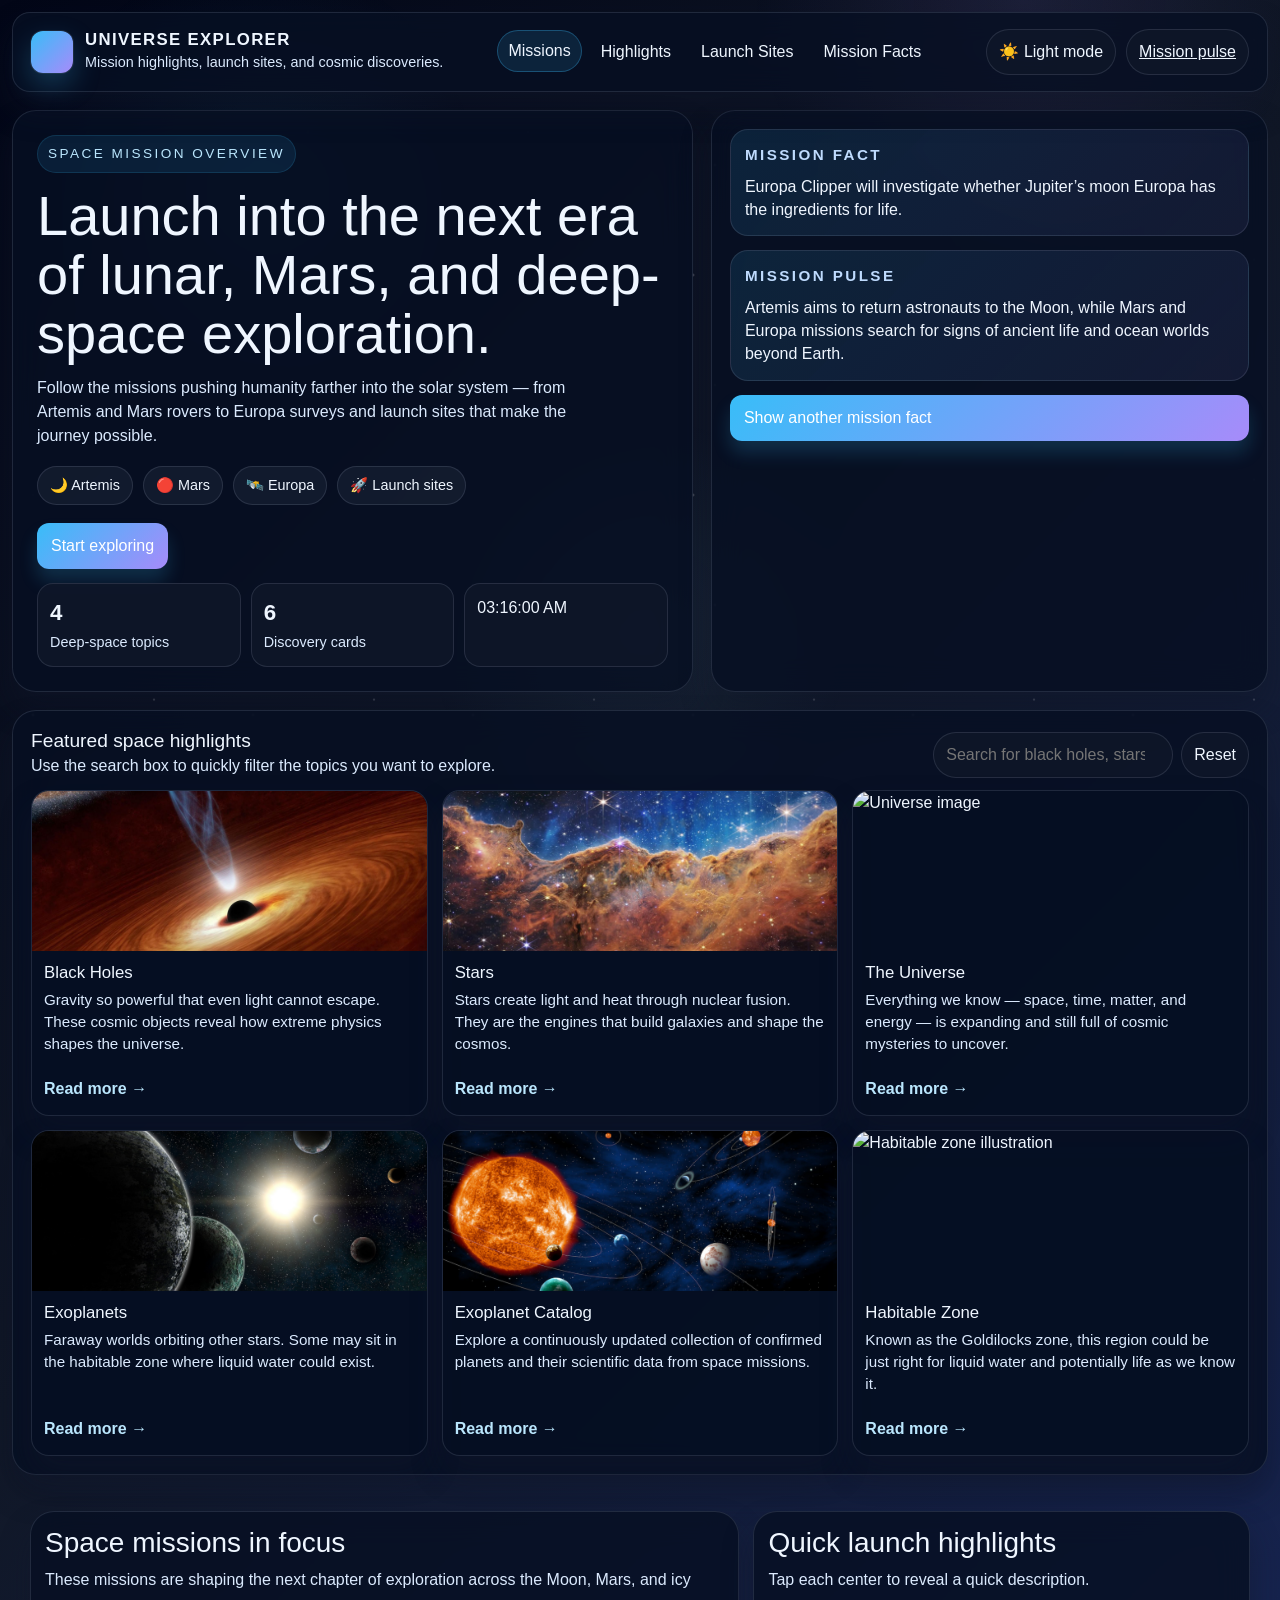
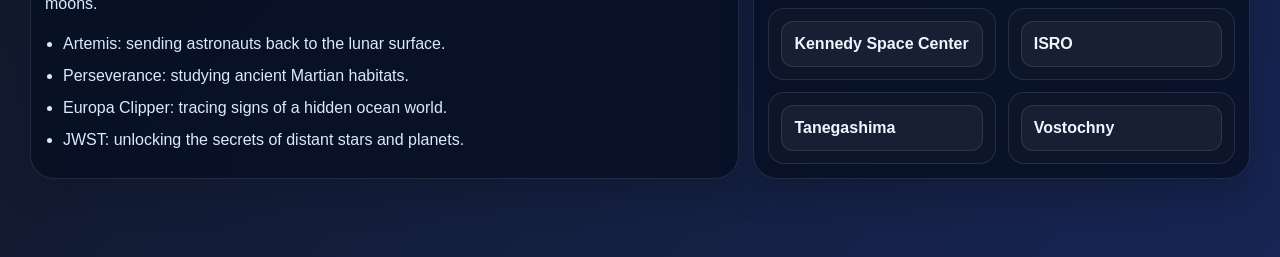
==== commit bfa91092: "Update index.html with header structure" ====
--- a/index.html
+++ b/index.html
@@ -11,6 +11,7 @@
 </head>
 <body>
   <main class="site-shell">
+    
     <header class="navbar-modern">
       <div class="brand-wrap">
         <div class="brand-mark" aria-hidden="true"></div>
